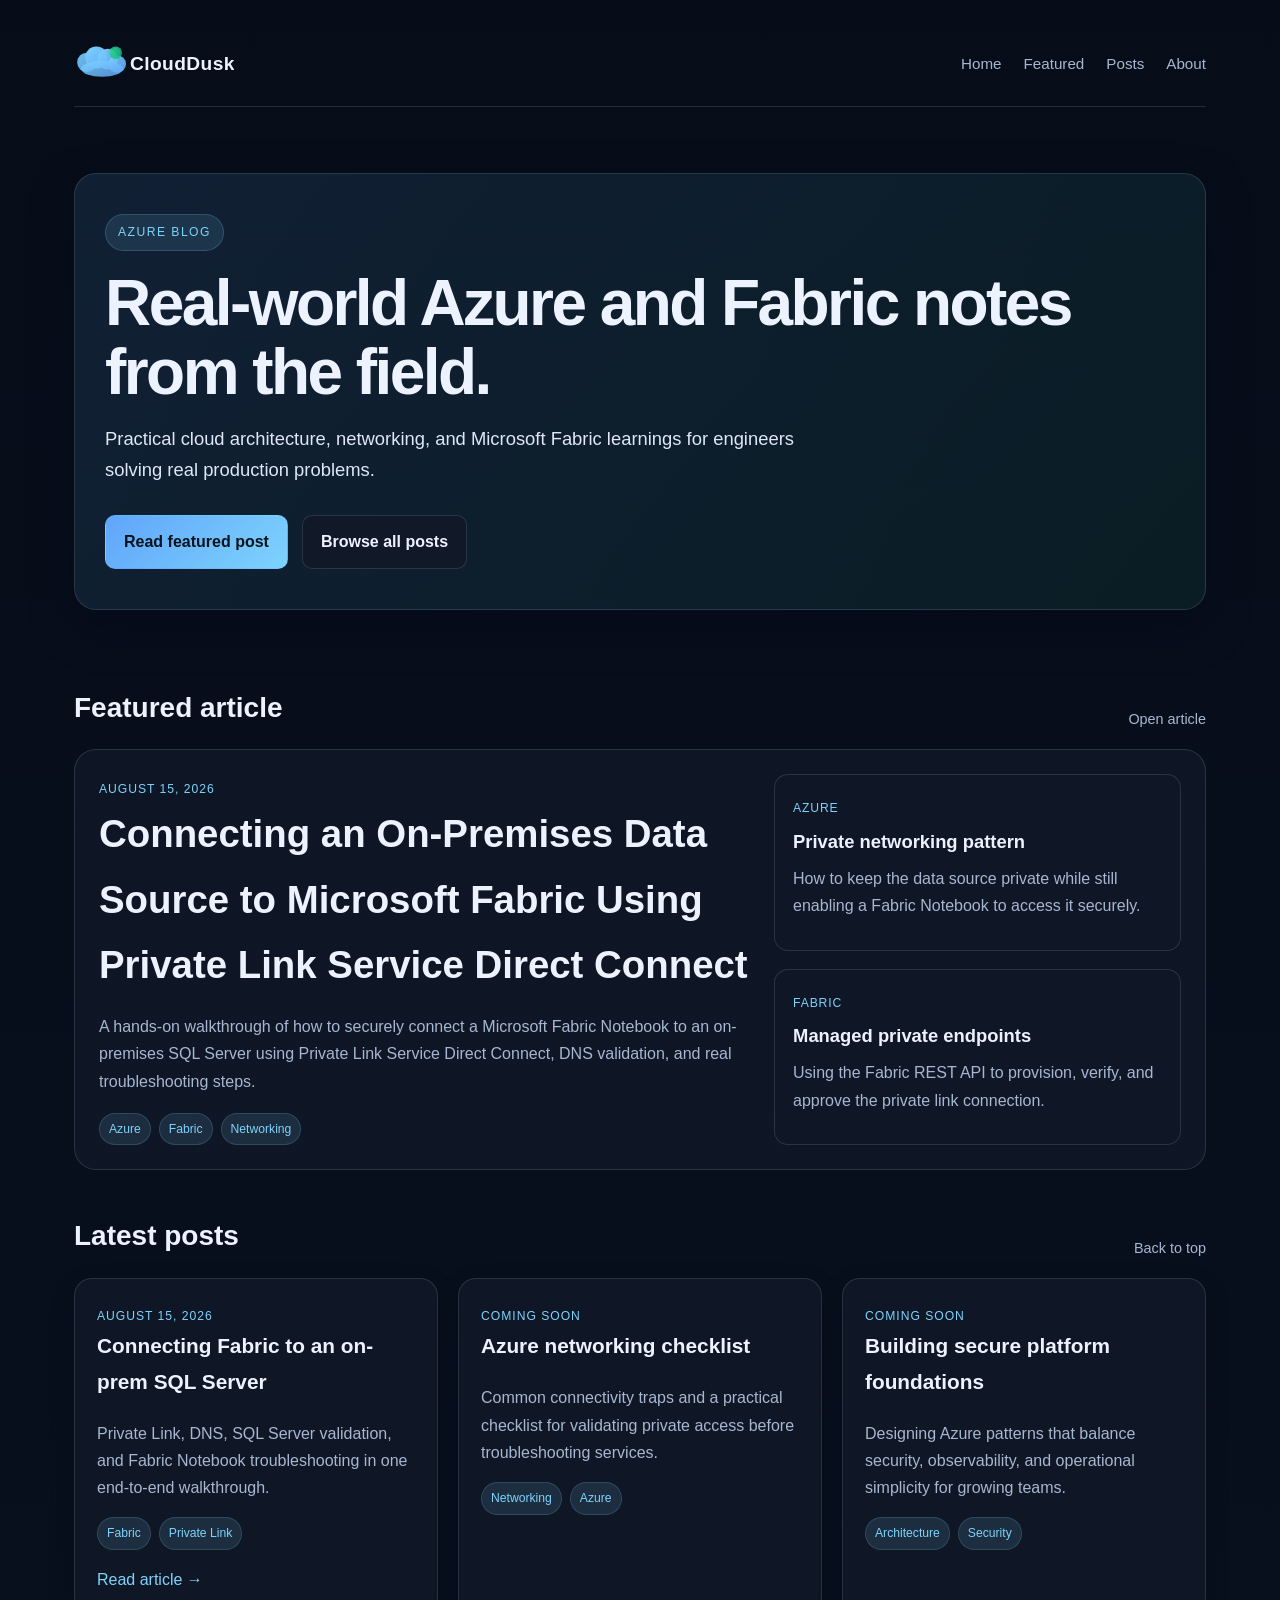
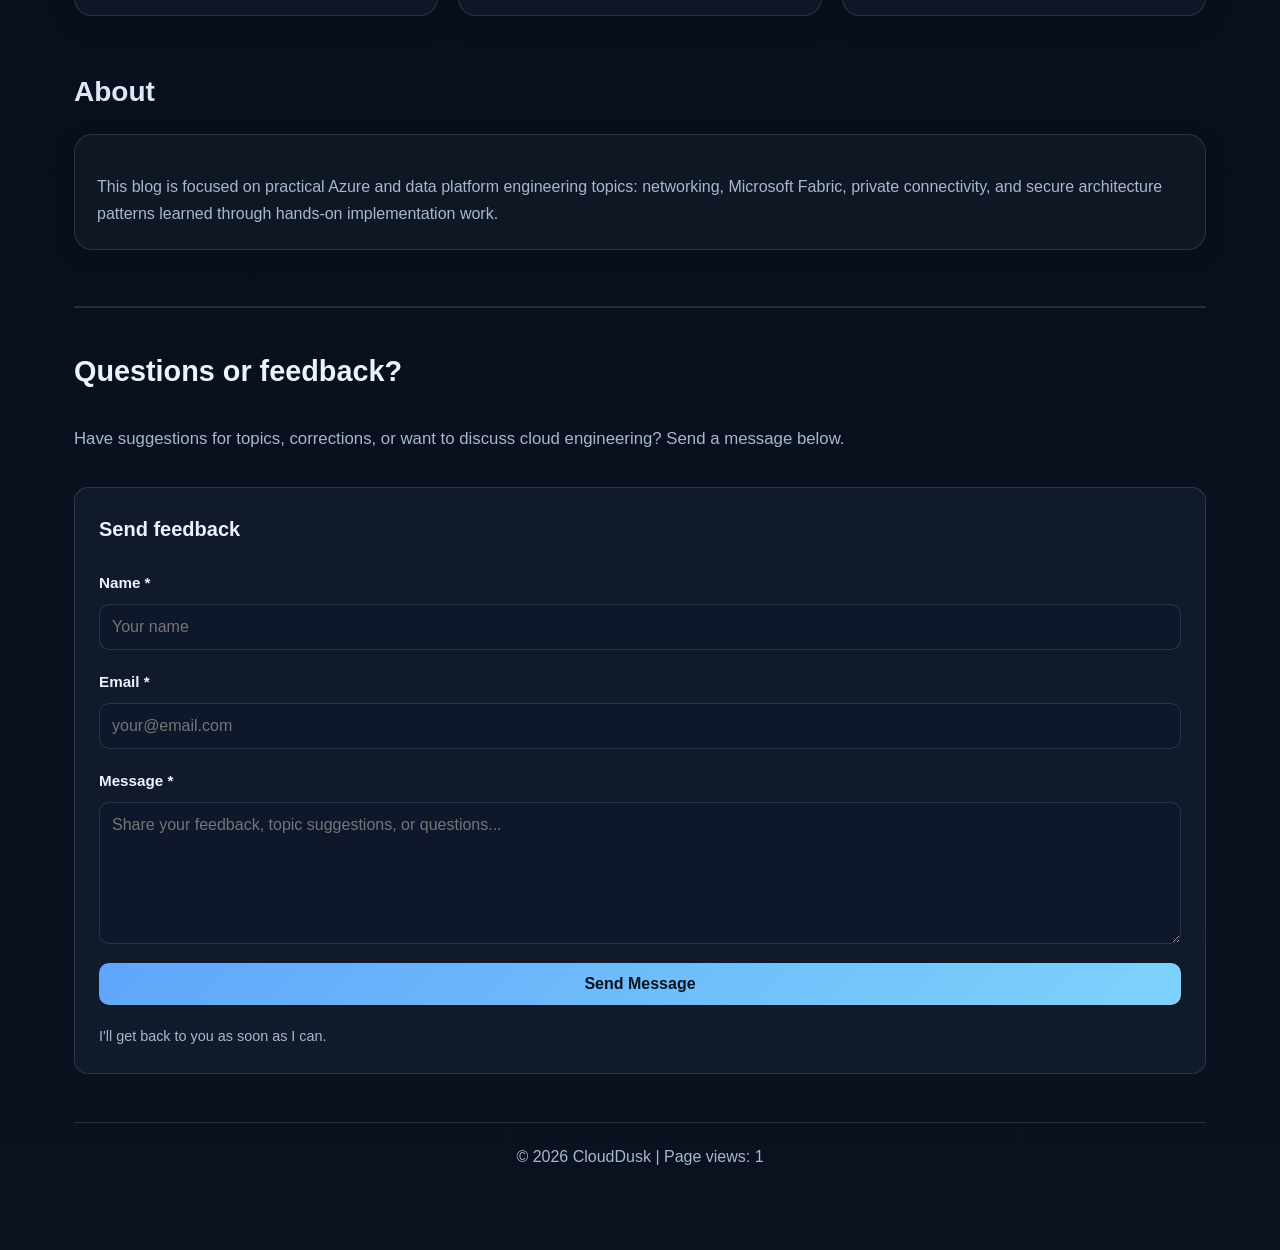
==== index.html @ f08d4468 "Update Google Analytics with measurement ID G-Y5G7KYWCNV" ====
﻿<!DOCTYPE html>
<html lang="en">
  <head>
    <meta charset="UTF-8" />
    <meta name="viewport" content="width=device-width, initial-scale=1.0" />
    <title>dk-clouddusk | Azure blog</title>
    <meta name="description" content="Azure, Microsoft Fabric, and cloud networking notes from real-world implementation work." />
    <link rel="stylesheet" href="styles.css" />
    <!-- Google tag (gtag.js) -->
    <script async src="https://www.googletagmanager.com/gtag/js?id=G-Y5G7KYWCNV"></script>
    <script>
      window.dataLayer = window.dataLayer || [];
      function gtag(){dataLayer.push(arguments);}
      gtag('js', new Date());

      gtag('config', 'G-Y5G7KYWCNV');
    </script>
  </head>
  <body>
    <div class="container">
      <header class="topbar">
        <div class="brand"><img src="img/clouddusk-logo.svg" alt="CloudDusk" /></div>
        <nav class="nav" aria-label="Main navigation">
          <a href="#home">Home</a>
          <a href="#featured">Featured</a>
          <a href="#posts">Posts</a>
          <a href="#about">About</a>
        </nav>
      </header>

      <main>
        <section class="hero" id="home">
          <div class="hero-inner">
            <div class="hero-tag">Azure blog</div>
            <h1>Real-world Azure and Fabric notes from the field.</h1>
            <p class="lead">
              Practical cloud architecture, networking, and Microsoft Fabric learnings for engineers solving real production problems.
            </p>
            <div class="hero-actions">
              <a class="button primary" href="#featured">Read featured post</a>
              <a class="button" href="#posts">Browse all posts</a>
            </div>
          </div>
        </section>

        <section class="featured" id="featured">
          <div class="section-header">
            <h2>Featured article</h2>
            <a class="meta-link" href="posts/2026-08-15-fabric-private-link.html">Open article</a>
          </div>

          <div class="featured-panel">
            <div class="featured-copy">
              <div class="date" style="display:inline-block;color:var(--accent);font-size:0.76rem;letter-spacing:0.08em;text-transform:uppercase;">August 15, 2026</div>
              <h3><a href="posts/2026-08-15-fabric-private-link.html">Connecting an On-Premises Data Source to Microsoft Fabric Using Private Link Service Direct Connect</a></h3>
              <p>
                A hands-on walkthrough of how to securely connect a Microsoft Fabric Notebook to an on-premises SQL Server using Private Link Service Direct Connect, DNS validation, and real troubleshooting steps.
              </p>
              <div class="tag-row">
                <span class="tag">Azure</span>
                <span class="tag">Fabric</span>
                <span class="tag">Networking</span>
              </div>
            </div>

            <ul class="article-list">
              <li>
                <div class="post-card">
                  <div class="date">Azure</div>
                  <h4>Private networking pattern</h4>
                  <p>How to keep the data source private while still enabling a Fabric Notebook to access it securely.</p>
                </div>
              </li>
              <li>
                <div class="post-card">
                  <div class="date">Fabric</div>
                  <h4>Managed private endpoints</h4>
                  <p>Using the Fabric REST API to provision, verify, and approve the private link connection.</p>
                </div>
              </li>
            </ul>
          </div>
        </section>

        <section class="section" id="posts">
          <div class="section-header">
            <h2>Latest posts</h2>
            <a class="meta-link" href="#home">Back to top</a>
          </div>

          <div class="grid">
            <article class="card">
              <div class="date" style="display:inline-block;color:var(--accent);font-size:0.76rem;letter-spacing:0.08em;text-transform:uppercase;">August 15, 2026</div>
              <h3><a href="posts/2026-08-15-fabric-private-link.html">Connecting Fabric to an on-prem SQL Server</a></h3>
              <p>Private Link, DNS, SQL Server validation, and Fabric Notebook troubleshooting in one end-to-end walkthrough.</p>
              <div class="tag-row" style="margin-top:16px;">
                <span class="tag">Fabric</span>
                <span class="tag">Private Link</span>
              </div>
              <p style="margin-top:16px;"><a href="posts/2026-08-15-fabric-private-link.html">Read article →</a></p>
            </article>

            <article class="card">
              <div class="date" style="display:inline-block;color:var(--accent);font-size:0.76rem;letter-spacing:0.08em;text-transform:uppercase;">Coming soon</div>
              <h3>Azure networking checklist</h3>
              <p>Common connectivity traps and a practical checklist for validating private access before troubleshooting services.</p>
              <div class="tag-row" style="margin-top:16px;">
                <span class="tag">Networking</span>
                <span class="tag">Azure</span>
              </div>
            </article>

            <article class="card">
              <div class="date" style="display:inline-block;color:var(--accent);font-size:0.76rem;letter-spacing:0.08em;text-transform:uppercase;">Coming soon</div>
              <h3>Building secure platform foundations</h3>
              <p>Designing Azure patterns that balance security, observability, and operational simplicity for growing teams.</p>
              <div class="tag-row" style="margin-top:16px;">
                <span class="tag">Architecture</span>
                <span class="tag">Security</span>
              </div>
            </article>
          </div>
        </section>

        <section class="about" id="about">
          <div class="section-header">
            <h2>About</h2>
          </div>
          <div class="card">
            <p>
              This blog is focused on practical Azure and data platform engineering topics: networking, Microsoft Fabric, private connectivity, and secure architecture patterns learned through hands-on implementation work.
            </p>
          </div>
        </section>

        <section class="comments-section" id="feedback">
          <div class="section-header">
            <h2>Questions or feedback?</h2>
          </div>
          <p class="comments-intro">Have suggestions for topics, corrections, or want to discuss cloud engineering? Send a message below.</p>

          <div class="comment-form-wrapper">
            <h3>Send feedback</h3>
            <form class="comment-form" action="https://formspree.io/f/mvkpbadk" method="POST">
              <div class="form-group">
                <label for="name">Name *</label>
                <input type="text" id="name" name="name" required placeholder="Your name" />
              </div>

              <div class="form-group">
                <label for="email">Email *</label>
                <input type="email" id="email" name="email" required placeholder="your@email.com" />
              </div>

              <div class="form-group">
                <label for="message">Message *</label>
                <textarea id="message" name="message" required placeholder="Share your feedback, topic suggestions, or questions..." rows="5"></textarea>
              </div>

              <button type="submit" class="submit-button">Send Message</button>
              <p class="form-note">I'll get back to you as soon as I can.</p>
            </form>
          </div>
        </section>
      </main>

      <footer class="footer">
        © 2026 CloudDusk | <span id="pageViews">Page views: 0</span>
      </footer>
    </div>
    <script>
      // Simple page view counter
      function updatePageViews() {
        let views = localStorage.getItem('pageViews') || 0;
        views = parseInt(views) + 1;
        localStorage.setItem('pageViews', views);
        document.getElementById('pageViews').textContent = 'Page views: ' + views;
      }
      updatePageViews();
    </script>
    </div>
  </body>
</html>
---- styles.css ----
:root {
  --bg: #08111d;
  --bg-elev: #0f172a;
  --panel: #111827;
  --panel-soft: #162233;
  --text: #edf2ff;
  --muted: #a7b7d1;
  --soft: #dfe7f7;
  --accent: #7dd3fc;
  --accent-strong: #60a5fa;
  --accent-2: #34d399;
  --border: rgba(148, 163, 184, 0.2);
  --shadow: rgba(2, 6, 23, 0.35);
  --code-bg: rgba(15, 23, 42, 0.9);
}

* { box-sizing: border-box; }

html { scroll-behavior: smooth; }

body {
  margin: 0;
  font-family: "Segoe UI", Tahoma, Geneva, Verdana, sans-serif;
  background: linear-gradient(180deg, #060d19 0%, #0a1220 100%);
  color: var(--text);
  line-height: 1.7;
}

a {
  color: var(--accent);
  text-decoration: none;
}

a:hover { text-decoration: underline; }

img { max-width: 100%; display: block; }

.container {
  max-width: 1180px;
  margin: 0 auto;
  padding: 20px 24px 80px;
}

.topbar {
  display: flex;
  justify-content: space-between;
  align-items: center;
  padding: 20px 0 18px;
  border-bottom: 1px solid var(--border);
  margin-bottom: 26px;
}

.brand {
  font-size: 0.9rem;
  letter-spacing: 0.2em;
  text-transform: uppercase;
  font-weight: 800;
  color: var(--accent-2);
  display: flex;
  align-items: center;
}

.brand img {
  height: 48px;
  width: auto;
  display: block;
}

.nav {
  display: flex;
  gap: 22px;
  align-items: center;
  flex-wrap: wrap;
}

.nav a {
  color: var(--muted);
  font-size: 0.95rem;
}

.hero {
  padding: 40px 0 30px;
}

.hero-inner {
  background: linear-gradient(135deg, rgba(96,165,250,0.12), rgba(52,211,153,0.08));
  border: 1px solid var(--border);
  border-radius: 22px;
  padding: 40px 30px;
  box-shadow: 0 18px 45px var(--shadow);
}

.hero-tag {
  display: inline-block;
  background: rgba(125, 211, 252, 0.12);
  border: 1px solid rgba(125, 211, 252, 0.2);
  color: var(--accent);
  padding: 7px 12px;
  border-radius: 999px;
  font-size: 0.76rem;
  letter-spacing: 0.12em;
  text-transform: uppercase;
  margin-bottom: 18px;
}

h1 {
  margin: 0 0 16px;
  font-size: clamp(2.5rem, 5vw, 4.2rem);
  line-height: 1.08;
  letter-spacing: -0.04em;
}

.lead {
  max-width: 720px;
  font-size: 1.15rem;
  color: var(--soft);
  margin: 0;
}

.hero-actions {
  display: flex;
  gap: 14px;
  flex-wrap: wrap;
  margin-top: 30px;
}

.button {
  display: inline-flex;
  align-items: center;
  justify-content: center;
  padding: 12px 18px;
  border-radius: 10px;
  border: 1px solid var(--border);
  background: var(--panel);
  color: var(--text);
  font-weight: 600;
}

.button.primary {
  background: linear-gradient(135deg, var(--accent-strong), var(--accent));
  color: #07131d;
  border-color: transparent;
}

.section {
  margin-top: 42px;
}

.section-header {
  display: flex;
  justify-content: space-between;
  align-items: end;
  gap: 12px;
  margin-bottom: 18px;
}

.section-header h2 {
  margin: 0;
  font-size: 1.75rem;
}

.meta-link {
  color: var(--muted);
  font-size: 0.9rem;
}

.grid {
  display: grid;
  grid-template-columns: repeat(auto-fit, minmax(260px, 1fr));
  gap: 20px;
}

.card {
  background: rgba(17, 24, 39, 0.88);
  border: 1px solid var(--border);
  border-radius: 18px;
  padding: 22px;
  box-shadow: 0 8px 24px rgba(2, 6, 23, 0.18);
}

.card h3 {
  margin-top: 0;
  font-size: 1.3rem;
}

.card h3 a {
  color: inherit;
}

.card h3 a:hover {
  color: var(--accent);
  text-decoration: underline;
}

.card p {
  margin-bottom: 0;
  color: var(--muted);
}

.featured {
  margin-top: 44px;
}

.featured-panel {
  display: grid;
  grid-template-columns: 1.6fr 1fr;
  gap: 24px;
  background: rgba(17, 24, 39, 0.88);
  border: 1px solid var(--border);
  border-radius: 22px;
  padding: 24px;
}

.featured-copy h3 {
  margin: 0 0 12px;
  font-size: clamp(1.9rem, 3vw, 2.6rem);
}

.featured-copy h3 a {
  color: inherit;
}

.featured-copy h3 a:hover {
  color: var(--accent);
  text-decoration: underline;
}

.featured-copy p {
  color: var(--muted);
  margin-bottom: 18px;
}

.article-list {
  list-style: none;
  padding: 0;
  margin: 0;
}

.article-list li + li {
  margin-top: 18px;
}

.post-card {
  background: rgba(17, 24, 39, 0.7);
  border: 1px solid var(--border);
  border-radius: 14px;
  padding: 18px 18px 16px;
}

.post-card .date {
  display: inline-block;
  color: var(--accent);
  font-size: 0.76rem;
  letter-spacing: 0.07em;
  text-transform: uppercase;
  margin-bottom: 7px;
}

.post-card h4 {
  margin: 0 0 8px;
  font-size: 1.15rem;
}

.post-card p {
  margin: 0 0 14px;
  color: var(--muted);
}

.tag-row {
  display: flex;
  flex-wrap: wrap;
  gap: 8px;
}

.tag {
  display: inline-block;
  background: rgba(125, 211, 252, 0.12);
  color: var(--accent);
  padding: 5px 9px;
  border-radius: 999px;
  font-size: 0.76rem;
  border: 1px solid rgba(125, 211, 252, 0.18);
}

.about {
  margin-top: 52px;
  color: var(--soft);
}

.footer {
  margin-top: 40px;
  padding-top: 20px;
  border-top: 1px solid var(--border);
  text-align: center;
  color: var(--muted);
}

.article-shell {
  max-width: 900px;
  margin: 0 auto;
  padding: 26px 18px 60px;
}

.article-body {
  background: rgba(17, 24, 39, 0.88);
  border: 1px solid var(--border);
  border-radius: 22px;
  padding: 34px 32px 42px;
  box-shadow: 0 16px 40px var(--shadow);
}

.article-body h1 {
  font-size: clamp(2.2rem, 5vw, 3.2rem);
  margin-bottom: 12px;
}

.article-body h2 {
  margin-top: 2.1em;
  margin-bottom: 0.8em;
  font-size: clamp(1.6rem, 2.5vw, 2.2rem);
}

.article-body h3 {
  margin-top: 1.7em;
  margin-bottom: 0.7em;
  font-size: 1.28rem;
}

.article-body p,
.article-body li {
  color: var(--soft);
  font-size: 1.06rem;
}

.article-body blockquote {
  margin: 1.6em 0;
  padding: 0.9em 1em 0.9em 1.2em;
  border-left: 4px solid var(--accent-2);
  background: rgba(52, 211, 153, 0.06);
  color: var(--text);
}

.article-body code, .article-body pre {
  font-family: Consolas, "Courier New", monospace;
}

.article-body pre {
  background: var(--code-bg);
  color: #dbeafe;
  border: 1px solid var(--border);
  border-radius: 12px;
  overflow-x: auto;
  padding: 1rem 1.1rem;
  line-height: 1.6;
}

.article-body code {
  background: rgba(96, 165, 250, 0.12);
  padding: 0.1rem 0.35rem;
  border-radius: 5px;
  border: 1px solid rgba(96, 165, 250, 0.15);
}

.article-body ul,
.article-body ol {
  padding-left: 1.4rem;
}

.article-body .article-meta {
  color: var(--muted);
  font-size: 0.9rem;
  margin-bottom: 20px;
}

.article-body .back-link {
  display: inline-block;
  margin-bottom: 18px;
}

.article-body img {
  max-width: 100%;
  height: auto;
  border-radius: 12px;
  border: 1px solid var(--border);
  margin: 1.6em 0;
  display: block;
  box-shadow: 0 8px 24px var(--shadow);
}

.article-body .image-caption {
  text-align: center;
  color: var(--muted);
  font-size: 0.9rem;
  margin-top: -1.2em;
  margin-bottom: 1.6em;
  font-style: italic;
}

/* Comments Section */
.comments-section {
  margin-top: 3.5em;
  padding-top: 2.4em;
  border-top: 2px solid var(--border);
}

.comments-section h2 {
  font-size: 1.8rem;
  margin-top: 0;
  margin-bottom: 0.4em;
}

.comments-intro {
  color: var(--muted);
  font-size: 1.05rem;
  margin-bottom: 2em;
}

.comment-form-wrapper {
  background: rgba(22, 34, 51, 0.6);
  border: 1px solid var(--border);
  border-radius: 14px;
  padding: 24px;
  margin-bottom: 3em;
}

.comment-form-wrapper h3 {
  margin-top: 0;
  margin-bottom: 1.2em;
  font-size: 1.25rem;
}

.comment-form {
  display: flex;
  flex-direction: column;
  gap: 1.2em;
}

.form-group {
  display: flex;
  flex-direction: column;
  gap: 0.5em;
}

.form-group label {
  color: var(--text);
  font-weight: 600;
  font-size: 0.95rem;
}

.form-group input,
.form-group textarea {
  background: var(--bg-elev);
  border: 1px solid var(--border);
  border-radius: 10px;
  color: var(--text);
  padding: 10px 12px;
  font-family: inherit;
  font-size: 1rem;
  line-height: 1.5;
  transition: border-color 0.2s, box-shadow 0.2s;
}

.form-group input:focus,
.form-group textarea:focus {
  outline: none;
  border-color: var(--accent);
  box-shadow: 0 0 0 3px rgba(125, 211, 252, 0.1);
}

.form-group textarea {
  resize: vertical;
  min-height: 120px;
}

.submit-button {
  background: linear-gradient(135deg, var(--accent-strong), var(--accent));
  color: #07131d;
  border: none;
  border-radius: 10px;
  padding: 12px 20px;
  font-weight: 600;
  font-size: 1rem;
  cursor: pointer;
  transition: transform 0.2s, box-shadow 0.2s;
}

.submit-button:hover:not(:disabled) {
  transform: translateY(-2px);
  box-shadow: 0 6px 20px rgba(96, 165, 250, 0.3);
}

.submit-button:disabled {
  opacity: 0.7;
  cursor: not-allowed;
}

.form-note {
  color: var(--muted);
  font-size: 0.9rem;
  margin: 0;
}

.comments-list {
  margin-top: 3em;
}

.comments-list h3 {
  font-size: 1.25rem;
  margin-bottom: 1.5em;
}

.comment-item {
  background: rgba(22, 34, 51, 0.5);
  border: 1px solid var(--border);
  border-radius: 12px;
  padding: 18px;
  margin-bottom: 1.2em;
}

.comment-header {
  display: flex;
  justify-content: space-between;
  align-items: flex-start;
  margin-bottom: 0.8em;
}

.comment-author {
  font-weight: 600;
  color: var(--text);
}

.comment-date {
  color: var(--muted);
  font-size: 0.85rem;
}

.comment-text {
  color: var(--soft);
  line-height: 1.6;
  margin: 0;
  white-space: pre-wrap;
  word-break: break-word;
}

.no-comments {
  text-align: center;
  padding: 2em 0;
  color: var(--muted);
}

.no-comments p {
  margin: 0;
}

@media (max-width: 760px) {
  .topbar {
    flex-direction: column;
    align-items: flex-start;
    gap: 12px;
  }

  .featured-panel {
    grid-template-columns: 1fr;
  }

  .hero-inner {
    padding: 26px 20px;
  }

  .article-body {
    padding: 24px 20px 28px;
  }
}
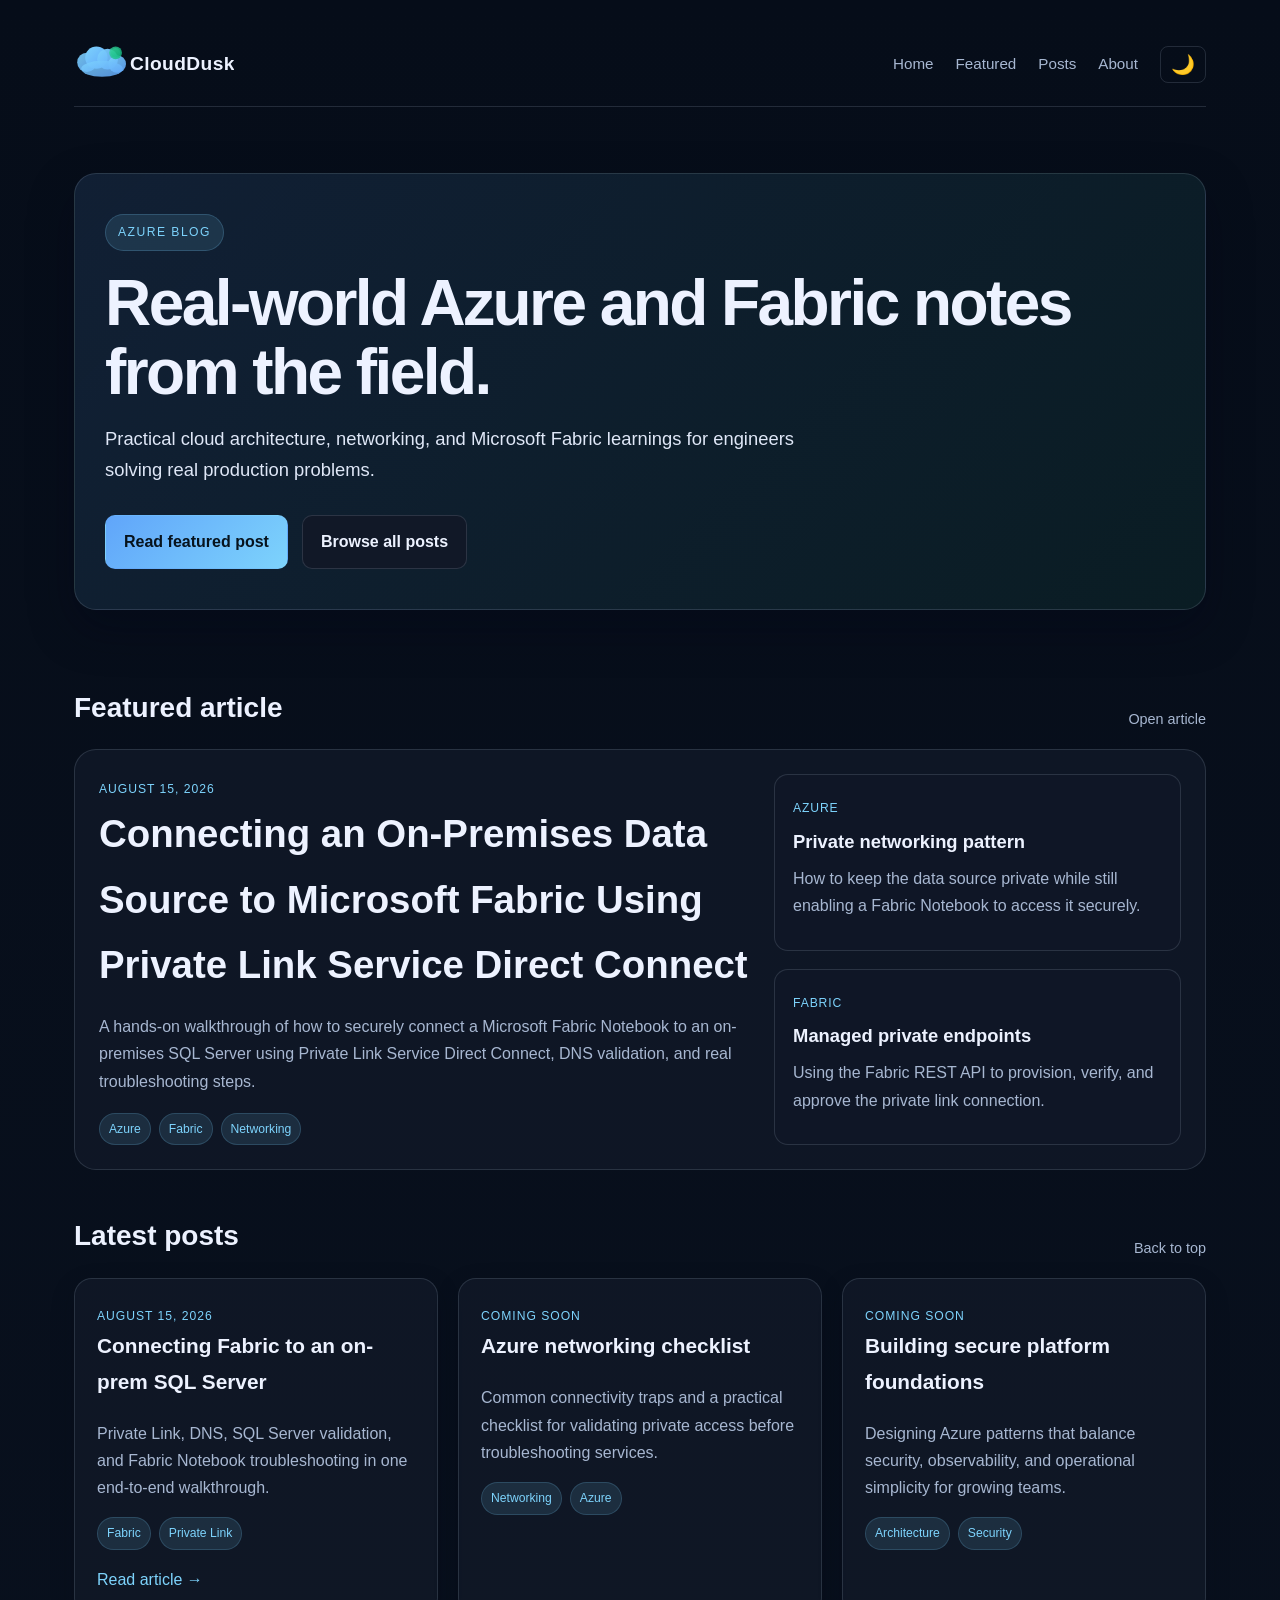
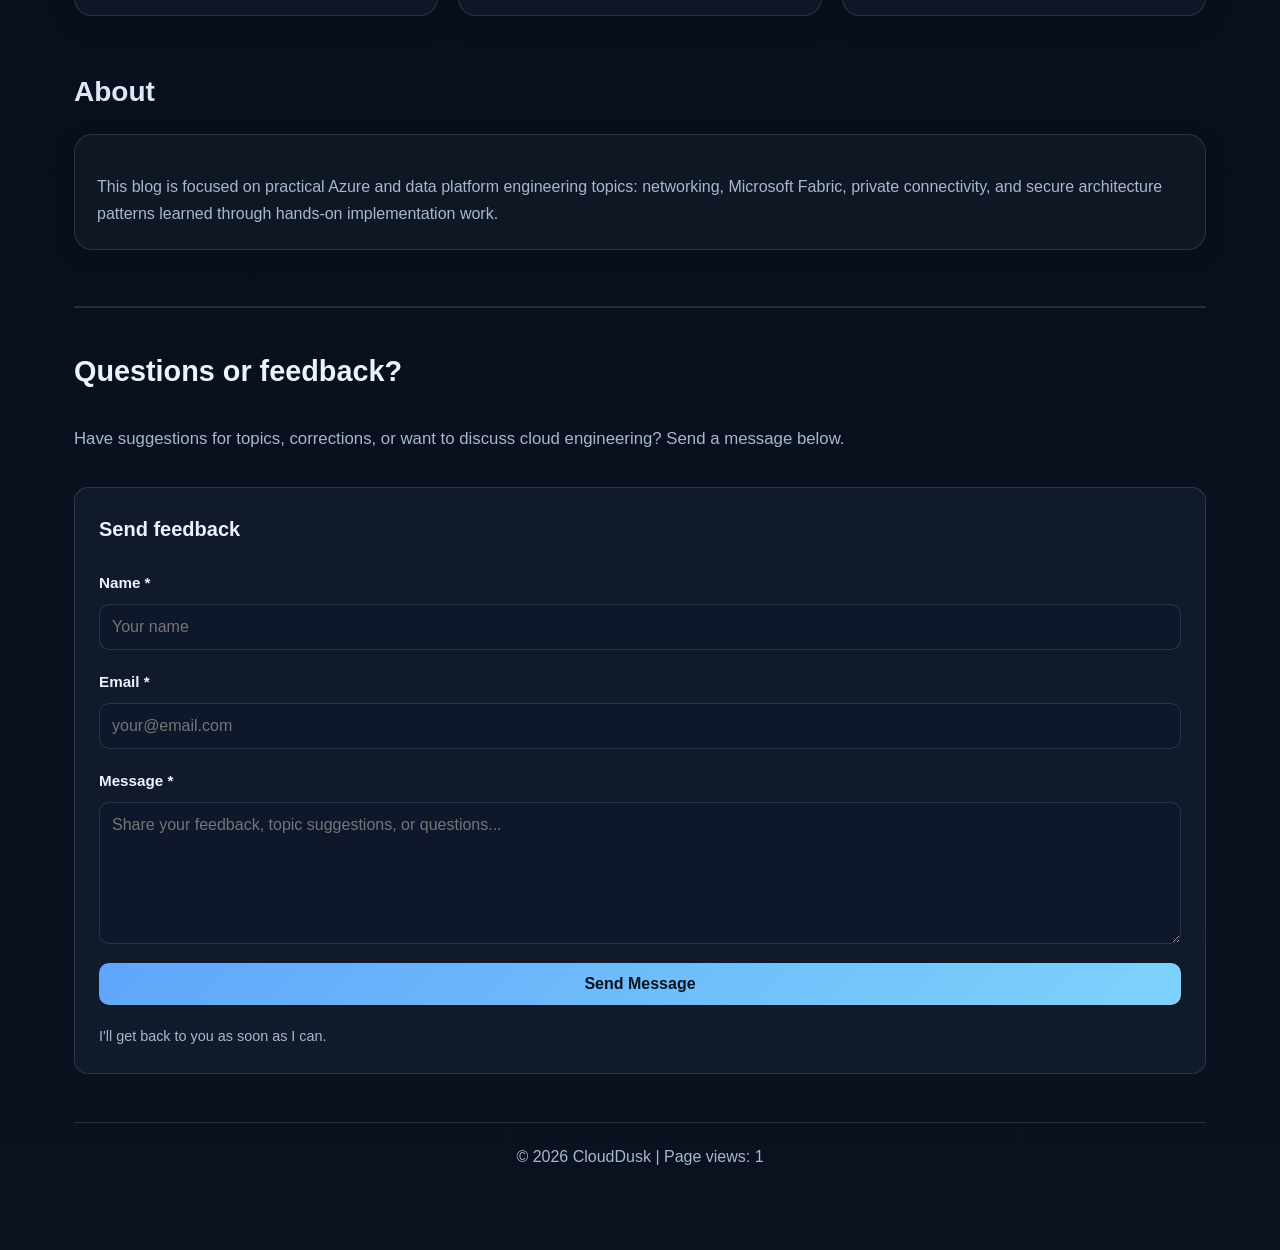
==== commit cfa72260: "Add dark/light theme toggle to all pages" ====
--- a/index.html
+++ b/index.html
@@ -6,6 +6,9 @@
     <title>dk-clouddusk | Azure blog</title>
     <meta name="description" content="Azure, Microsoft Fabric, and cloud networking notes from real-world implementation work." />
     <link rel="stylesheet" href="styles.css" />
+    <!-- Favicon -->
+    <link rel="icon" type="image/svg+xml" href="img/clouddusk-logo.svg" />
+    <link rel="apple-touch-icon" href="img/clouddusk-logo.svg" />
     <!-- Google tag (gtag.js) -->
     <script async src="https://www.googletagmanager.com/gtag/js?id=G-Y5G7KYWCNV"></script>
     <script>
@@ -25,6 +28,7 @@
           <a href="#featured">Featured</a>
           <a href="#posts">Posts</a>
           <a href="#about">About</a>
+          <button class="theme-toggle" id="themeToggle" title="Toggle theme" aria-label="Toggle dark/light theme">🌙</button>
         </nav>
       </header>
 
@@ -178,6 +182,38 @@
       }
       updatePageViews();
     </script>
+    <script>
+      // Theme toggle functionality
+      const themeToggle = document.getElementById('themeToggle');
+      const html = document.documentElement;
+      
+      // Load saved theme preference or use system preference
+      function initTheme() {
+        const saved = localStorage.getItem('theme') || 'dark';
+        setTheme(saved);
+      }
+      
+      function setTheme(theme) {
+        if (theme === 'light') {
+          html.setAttribute('data-theme', 'light');
+          themeToggle.textContent = '☀️';
+          localStorage.setItem('theme', 'light');
+        } else {
+          html.removeAttribute('data-theme');
+          themeToggle.textContent = '🌙';
+          localStorage.setItem('theme', 'dark');
+        }
+      }
+      
+      themeToggle.addEventListener('click', () => {
+        const currentTheme = html.getAttribute('data-theme') || 'dark';
+        const newTheme = currentTheme === 'light' ? 'dark' : 'light';
+        setTheme(newTheme);
+      });
+      
+      // Initialize theme on page load
+      initTheme();
+    </script>
     </div>
   </body>
 </html>
--- a/styles.css
+++ b/styles.css
@@ -14,6 +14,22 @@
   --code-bg: rgba(15, 23, 42, 0.9);
 }
 
+html[data-theme="light"] {
+  --bg: #f9fafb;
+  --bg-elev: #ffffff;
+  --panel: #f3f4f6;
+  --panel-soft: #e5e7eb;
+  --text: #1f2937;
+  --muted: #6b7280;
+  --soft: #374151;
+  --accent: #0891b2;
+  --accent-strong: #0369a1;
+  --accent-2: #059669;
+  --border: rgba(209, 213, 219, 0.5);
+  --shadow: rgba(0, 0, 0, 0.1);
+  --code-bg: rgba(243, 244, 246, 0.9);
+}
+
 * { box-sizing: border-box; }
 
 html { scroll-behavior: smooth; }
@@ -24,6 +40,11 @@
   background: linear-gradient(180deg, #060d19 0%, #0a1220 100%);
   color: var(--text);
   line-height: 1.7;
+  transition: background-color 0.3s, color 0.3s;
+}
+
+html[data-theme="light"] body {
+  background: linear-gradient(180deg, #f5f7fa 0%, #e8eaef 100%);
 }
 
 a {
@@ -76,6 +97,26 @@
 .nav a {
   color: var(--muted);
   font-size: 0.95rem;
+}
+
+.theme-toggle {
+  background: none;
+  border: 1px solid var(--border);
+  color: var(--muted);
+  font-size: 1.2rem;
+  cursor: pointer;
+  padding: 6px 10px;
+  border-radius: 8px;
+  display: flex;
+  align-items: center;
+  justify-content: center;
+  transition: all 0.2s;
+}
+
+.theme-toggle:hover {
+  background: var(--panel);
+  color: var(--accent);
+  border-color: var(--accent);
 }
 
 .hero {
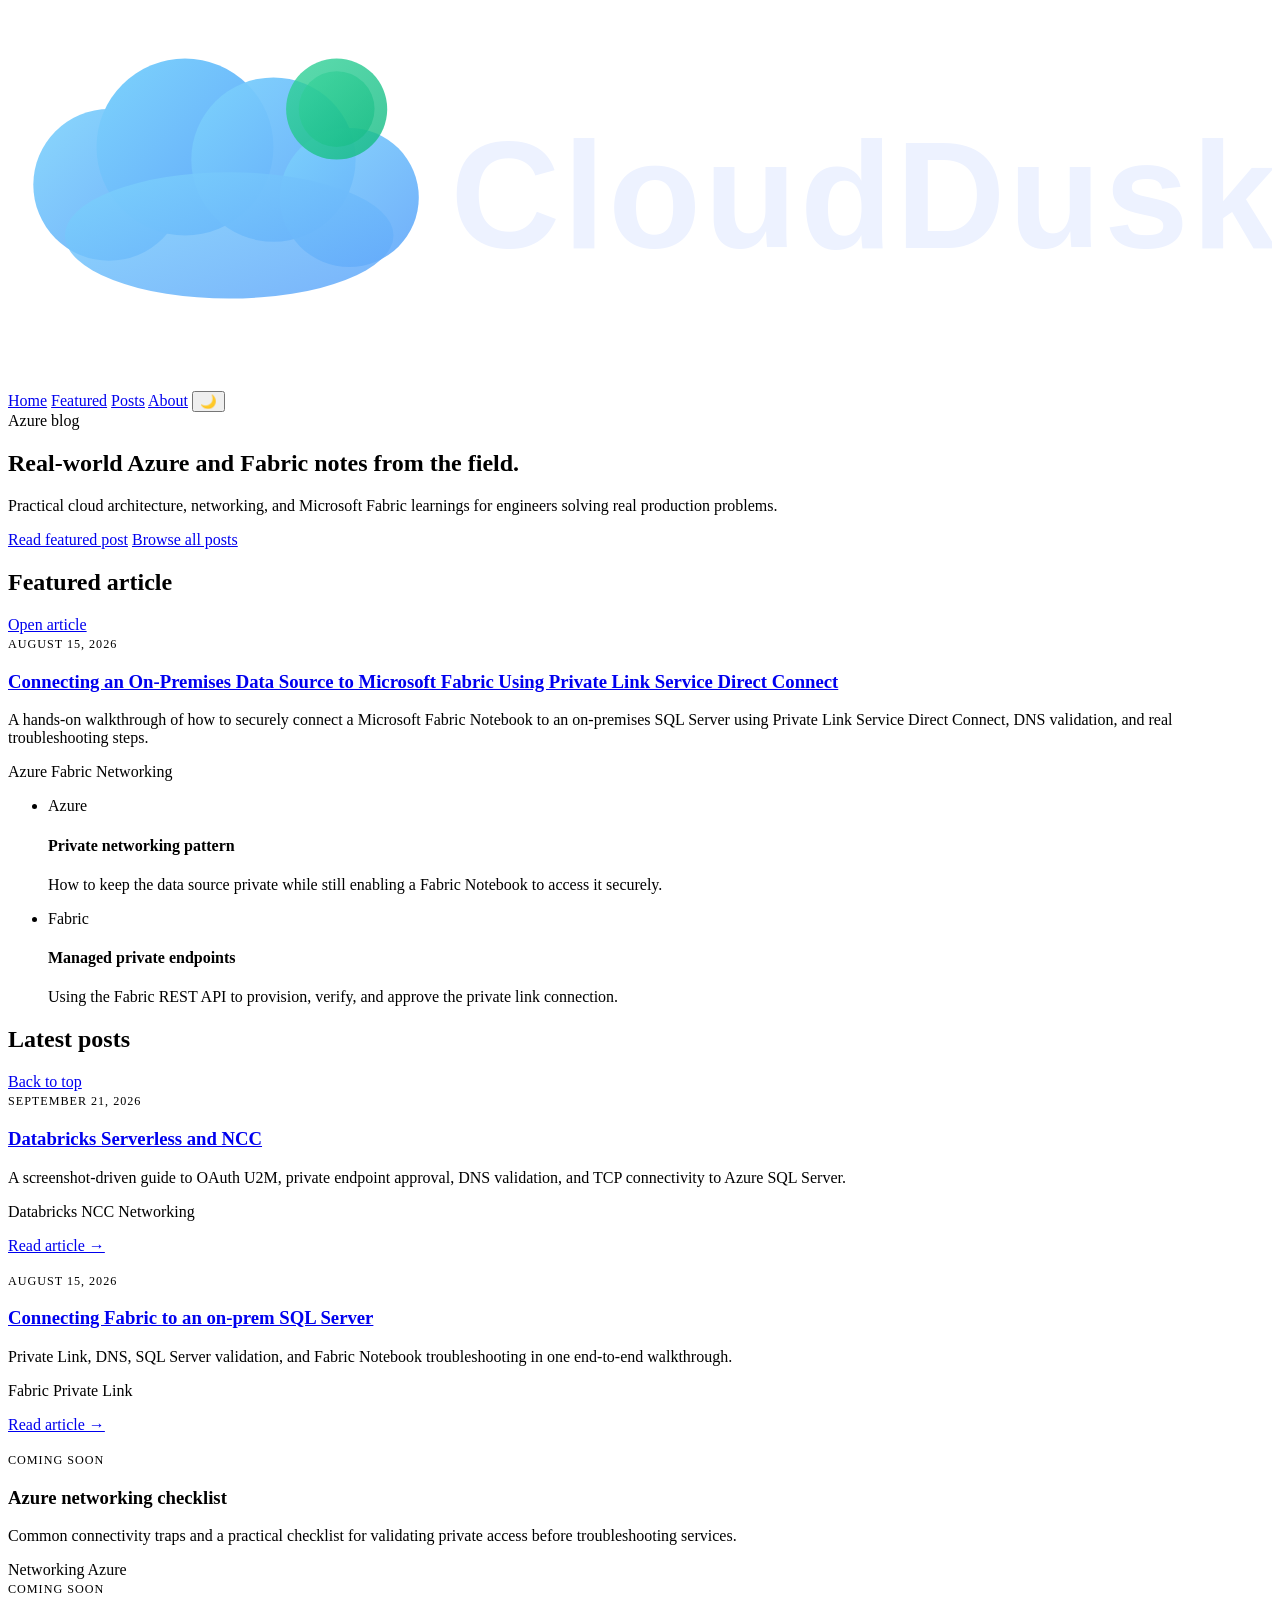
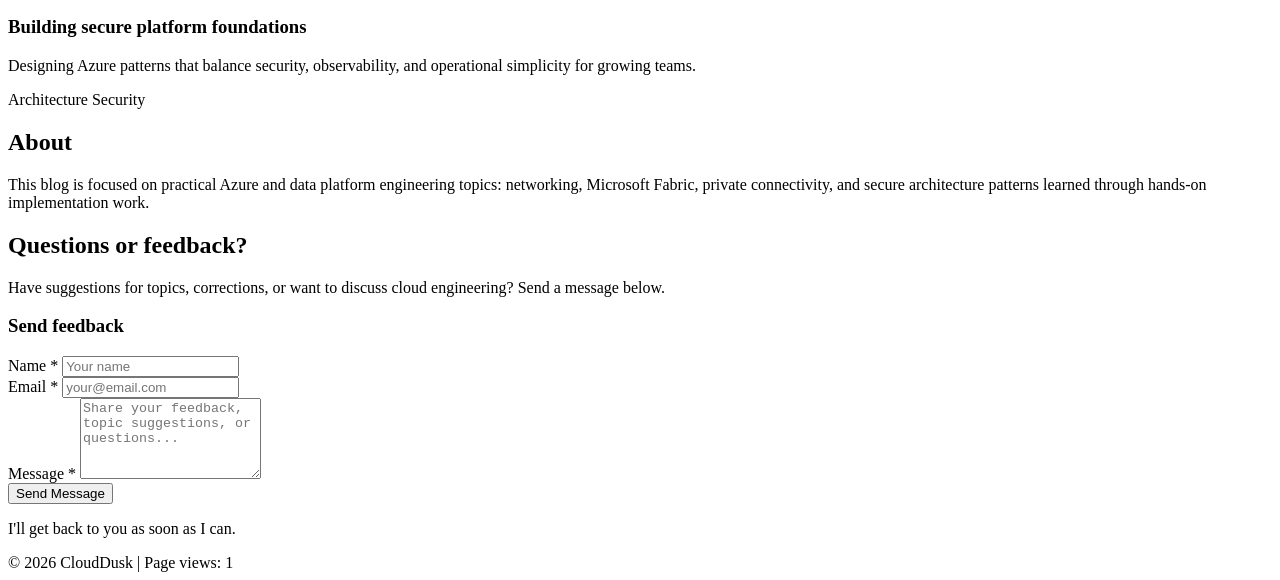
==== commit 8b5352b4: "Publish Databricks Serverless NCC article" ====
--- a/index.html
+++ b/index.html
@@ -5,7 +5,7 @@
     <meta name="viewport" content="width=device-width, initial-scale=1.0" />
     <title>dk-clouddusk | Azure blog</title>
     <meta name="description" content="Azure, Microsoft Fabric, and cloud networking notes from real-world implementation work." />
-    <link rel="stylesheet" href="styles.css" />
+    <link rel="stylesheet" href="styles-minimal-mistakes.css" />
     <!-- Favicon -->
     <link rel="icon" type="image/svg+xml" href="img/clouddusk-logo.svg" />
     <link rel="apple-touch-icon" href="img/clouddusk-logo.svg" />
@@ -93,6 +93,18 @@
           </div>
 
           <div class="grid">
+            <article class="card">
+              <div class="date" style="display:inline-block;color:var(--accent);font-size:0.76rem;letter-spacing:0.08em;text-transform:uppercase;">September 21, 2026</div>
+              <h3><a href="posts/databricks-serverless-ncc.html">Databricks Serverless and NCC</a></h3>
+              <p>A screenshot-driven guide to OAuth U2M, private endpoint approval, DNS validation, and TCP connectivity to Azure SQL Server.</p>
+              <div class="tag-row" style="margin-top:16px;">
+                <span class="tag">Databricks</span>
+                <span class="tag">NCC</span>
+                <span class="tag">Networking</span>
+              </div>
+              <p style="margin-top:16px;"><a href="posts/databricks-serverless-ncc.html">Read article →</a></p>
+            </article>
+
             <article class="card">
               <div class="date" style="display:inline-block;color:var(--accent);font-size:0.76rem;letter-spacing:0.08em;text-transform:uppercase;">August 15, 2026</div>
               <h3><a href="posts/2026-08-15-fabric-private-link.html">Connecting Fabric to an on-prem SQL Server</a></h3>
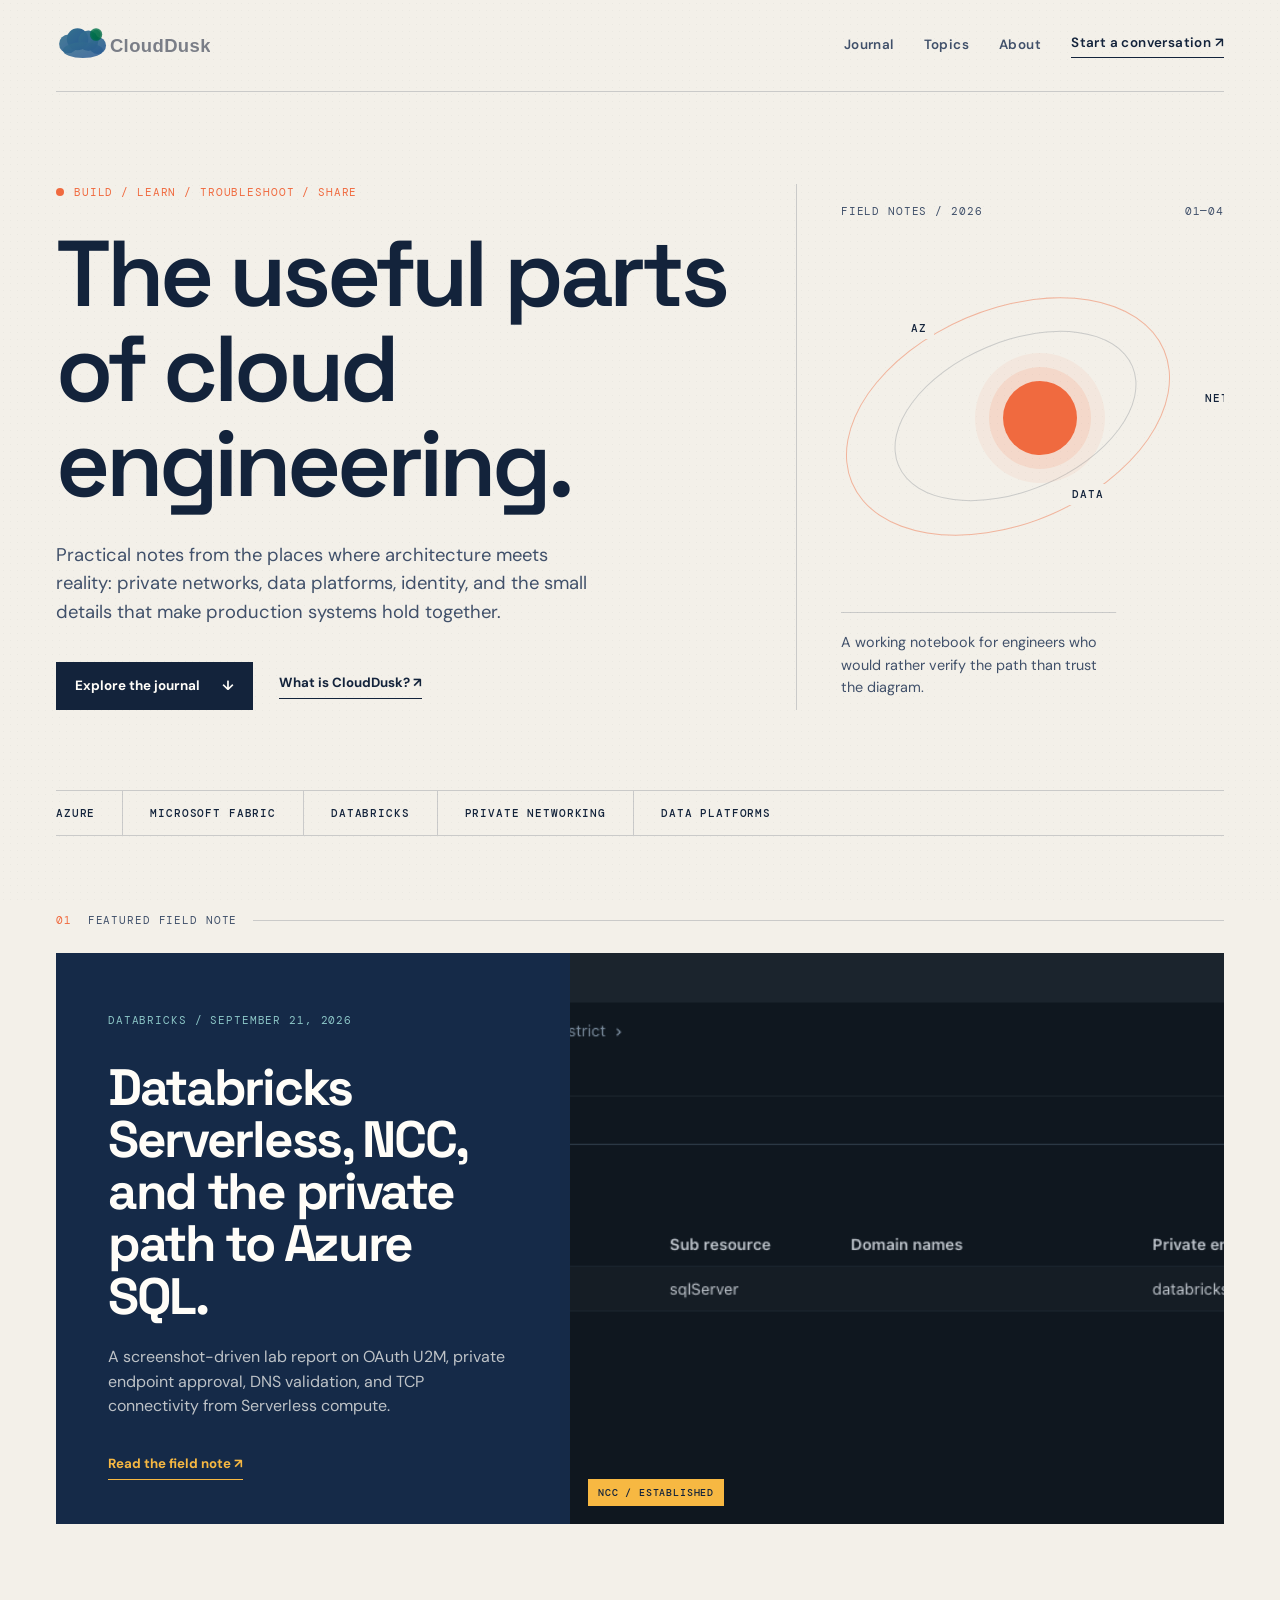
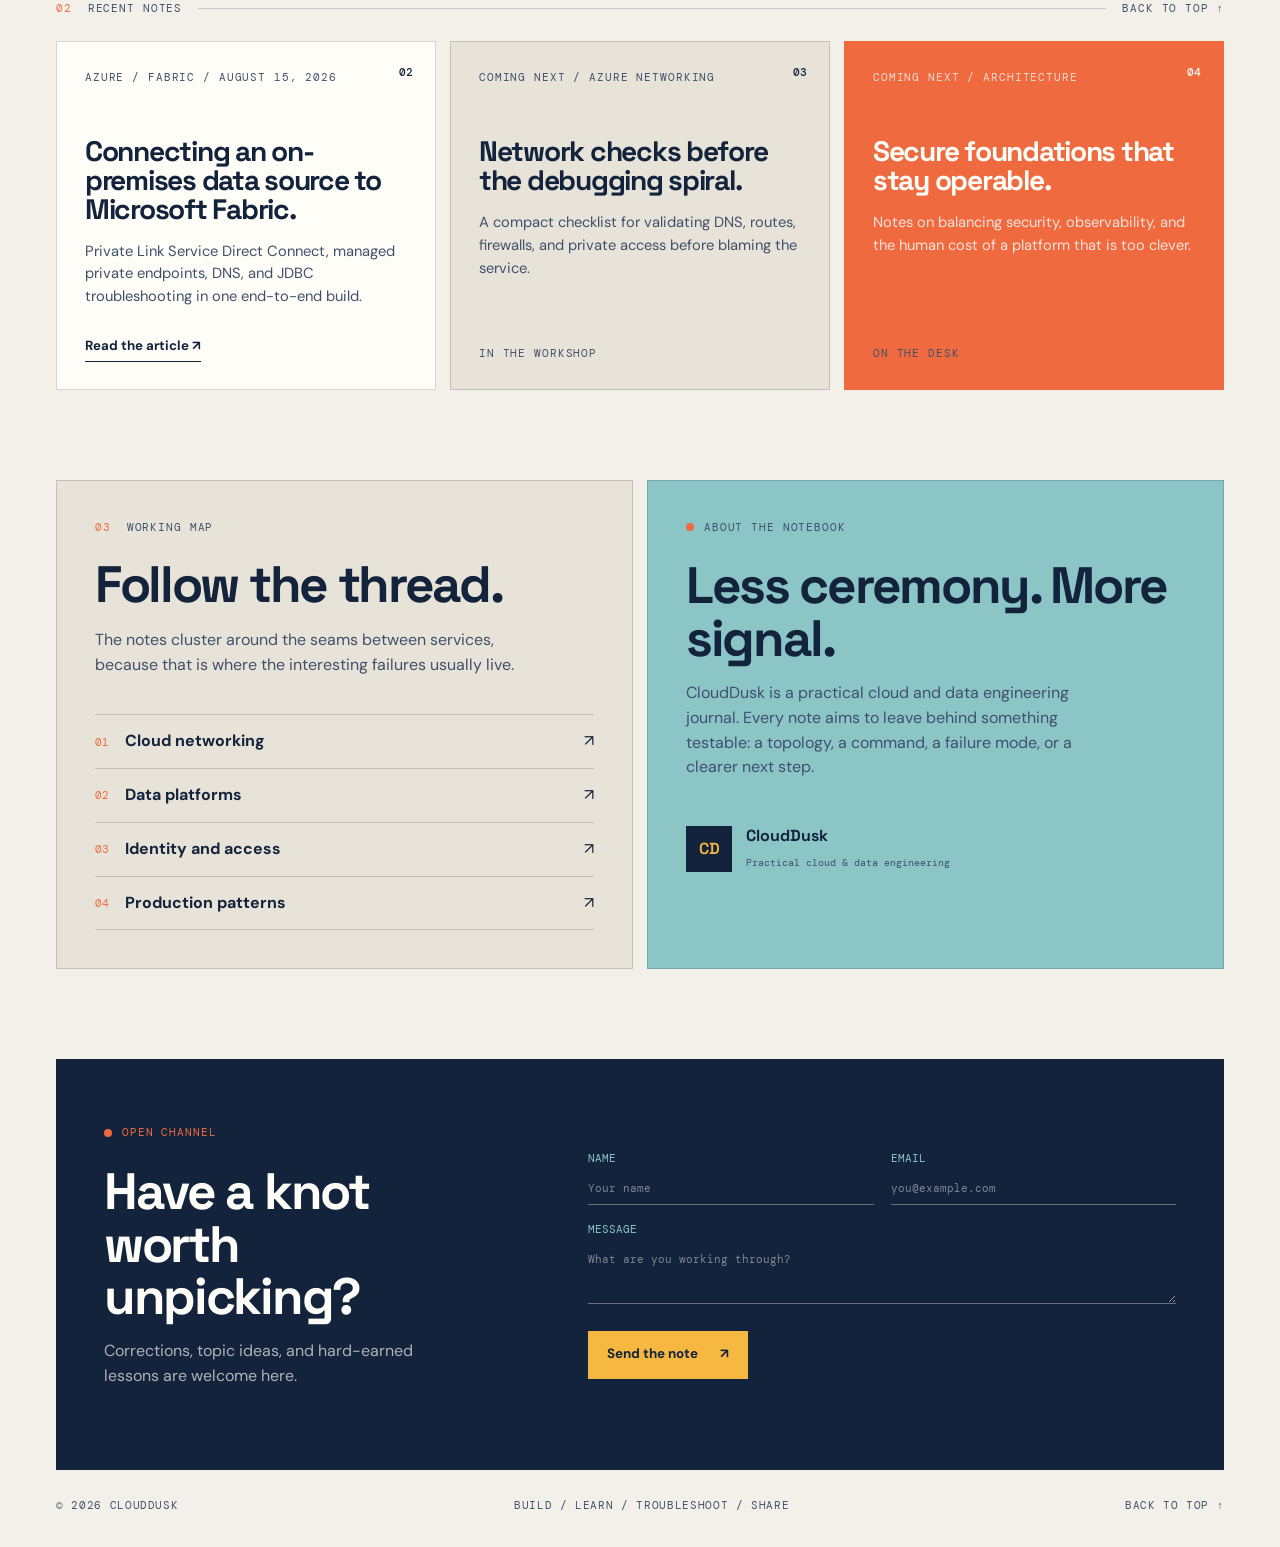
==== commit b96b8d35: "Redesign CloudDusk homepage" ====
--- a/index.html
+++ b/index.html
@@ -1,231 +1,82 @@
-﻿<!DOCTYPE html>
+<!DOCTYPE html>
 <html lang="en">
   <head>
     <meta charset="UTF-8" />
     <meta name="viewport" content="width=device-width, initial-scale=1.0" />
-    <title>dk-clouddusk | Azure blog</title>
-    <meta name="description" content="Azure, Microsoft Fabric, and cloud networking notes from real-world implementation work." />
-    <link rel="stylesheet" href="styles-minimal-mistakes.css" />
-    <!-- Favicon -->
+    <title>CloudDusk | Practical cloud engineering notes</title>
+    <meta name="description" content="Field notes on Azure, Microsoft Fabric, Databricks, networking, and secure data platforms." />
+    <link rel="stylesheet" href="styles.css" />
     <link rel="icon" type="image/svg+xml" href="img/clouddusk-logo.svg" />
     <link rel="apple-touch-icon" href="img/clouddusk-logo.svg" />
-    <!-- Google tag (gtag.js) -->
-    <script async src="https://www.googletagmanager.com/gtag/js?id=G-Y5G7KYWCNV"></script>
-    <script>
-      window.dataLayer = window.dataLayer || [];
-      function gtag(){dataLayer.push(arguments);}
-      gtag('js', new Date());
-
-      gtag('config', 'G-Y5G7KYWCNV');
-    </script>
   </head>
   <body>
-    <div class="container">
-      <header class="topbar">
-        <div class="brand"><img src="img/clouddusk-logo.svg" alt="CloudDusk" /></div>
-        <nav class="nav" aria-label="Main navigation">
-          <a href="#home">Home</a>
-          <a href="#featured">Featured</a>
-          <a href="#posts">Posts</a>
-          <a href="#about">About</a>
-          <button class="theme-toggle" id="themeToggle" title="Toggle theme" aria-label="Toggle dark/light theme">🌙</button>
+    <div class="site-shell">
+      <header class="masthead">
+        <a class="wordmark" href="#top" aria-label="CloudDusk home"><img src="img/clouddusk-logo.svg" alt="CloudDusk" /></a>
+        <nav class="main-nav" id="mainNav" aria-label="Main navigation">
+          <a href="#journal">Journal</a><a href="#topics">Topics</a><a href="#about">About</a>
+          <a class="nav-cta" href="#feedback">Start a conversation <span aria-hidden="true">↗</span></a>
         </nav>
+        <button class="menu-toggle" type="button" aria-expanded="false" aria-controls="mainNav" aria-label="Toggle navigation">Menu</button>
       </header>
 
-      <main>
-        <section class="hero" id="home">
-          <div class="hero-inner">
-            <div class="hero-tag">Azure blog</div>
-            <h1>Real-world Azure and Fabric notes from the field.</h1>
-            <p class="lead">
-              Practical cloud architecture, networking, and Microsoft Fabric learnings for engineers solving real production problems.
-            </p>
-            <div class="hero-actions">
-              <a class="button primary" href="#featured">Read featured post</a>
-              <a class="button" href="#posts">Browse all posts</a>
-            </div>
+      <main id="top">
+        <section class="intro-grid" aria-labelledby="intro-title">
+          <div class="intro-copy">
+            <p class="eyebrow"><span class="eyebrow-dot"></span> Build / learn / troubleshoot / share</p>
+            <h1 id="intro-title">The useful parts of cloud engineering.</h1>
+            <p class="intro-lead">Practical notes from the places where architecture meets reality: private networks, data platforms, identity, and the small details that make production systems hold together.</p>
+            <div class="intro-actions"><a class="button button-dark" href="#journal">Explore the journal <span aria-hidden="true">↓</span></a><a class="text-link" href="#about">What is CloudDusk? <span aria-hidden="true">↗</span></a></div>
+          </div>
+          <div class="intro-aside" aria-label="CloudDusk focus areas">
+            <div class="aside-topline"><span>Field notes / 2026</span><span>01—04</span></div>
+            <div class="signal-orbit" aria-hidden="true"><span class="orbit orbit-one"></span><span class="orbit orbit-two"></span><span class="orbit-core"></span><span class="orbit-label label-azure">AZ</span><span class="orbit-label label-data">DATA</span><span class="orbit-label label-net">NET</span></div>
+            <p class="aside-note">A working notebook for engineers who would rather verify the path than trust the diagram.</p>
           </div>
         </section>
 
-        <section class="featured" id="featured">
-          <div class="section-header">
-            <h2>Featured article</h2>
-            <a class="meta-link" href="posts/2026-08-15-fabric-private-link.html">Open article</a>
-          </div>
+        <div class="topic-ribbon" aria-label="Topics covered"><span>Azure</span><span>Microsoft Fabric</span><span>Databricks</span><span>Private networking</span><span>Data platforms</span></div>
 
-          <div class="featured-panel">
-            <div class="featured-copy">
-              <div class="date" style="display:inline-block;color:var(--accent);font-size:0.76rem;letter-spacing:0.08em;text-transform:uppercase;">August 15, 2026</div>
-              <h3><a href="posts/2026-08-15-fabric-private-link.html">Connecting an On-Premises Data Source to Microsoft Fabric Using Private Link Service Direct Connect</a></h3>
-              <p>
-                A hands-on walkthrough of how to securely connect a Microsoft Fabric Notebook to an on-premises SQL Server using Private Link Service Direct Connect, DNS validation, and real troubleshooting steps.
-              </p>
-              <div class="tag-row">
-                <span class="tag">Azure</span>
-                <span class="tag">Fabric</span>
-                <span class="tag">Networking</span>
-              </div>
+        <section class="feature-section" id="journal" aria-labelledby="feature-title">
+          <div class="section-kicker"><span>01</span><span>Featured field note</span><span class="rule"></span></div>
+          <div class="feature-layout">
+            <div class="feature-copy">
+              <p class="post-meta">Databricks / September 21, 2026</p>
+              <h2 id="feature-title"><a href="posts/databricks-serverless-ncc.html">Databricks Serverless, NCC, and the private path to Azure SQL.</a></h2>
+              <p>A screenshot-driven lab report on OAuth U2M, private endpoint approval, DNS validation, and TCP connectivity from Serverless compute.</p>
+              <a class="arrow-link" href="posts/databricks-serverless-ncc.html">Read the field note <span aria-hidden="true">↗</span></a>
             </div>
-
-            <ul class="article-list">
-              <li>
-                <div class="post-card">
-                  <div class="date">Azure</div>
-                  <h4>Private networking pattern</h4>
-                  <p>How to keep the data source private while still enabling a Fabric Notebook to access it securely.</p>
-                </div>
-              </li>
-              <li>
-                <div class="post-card">
-                  <div class="date">Fabric</div>
-                  <h4>Managed private endpoints</h4>
-                  <p>Using the Fabric REST API to provision, verify, and approve the private link connection.</p>
-                </div>
-              </li>
-            </ul>
+            <a class="feature-image" href="posts/databricks-serverless-ncc.html" aria-label="Read Databricks Serverless and NCC article"><img src="posts/assets/step-10.png" alt="Databricks NCC private endpoint showing established status" /><span class="image-label">NCC / ESTABLISHED</span></a>
           </div>
         </section>
 
-        <section class="section" id="posts">
-          <div class="section-header">
-            <h2>Latest posts</h2>
-            <a class="meta-link" href="#home">Back to top</a>
-          </div>
-
-          <div class="grid">
-            <article class="card">
-              <div class="date" style="display:inline-block;color:var(--accent);font-size:0.76rem;letter-spacing:0.08em;text-transform:uppercase;">September 21, 2026</div>
-              <h3><a href="posts/databricks-serverless-ncc.html">Databricks Serverless and NCC</a></h3>
-              <p>A screenshot-driven guide to OAuth U2M, private endpoint approval, DNS validation, and TCP connectivity to Azure SQL Server.</p>
-              <div class="tag-row" style="margin-top:16px;">
-                <span class="tag">Databricks</span>
-                <span class="tag">NCC</span>
-                <span class="tag">Networking</span>
-              </div>
-              <p style="margin-top:16px;"><a href="posts/databricks-serverless-ncc.html">Read article →</a></p>
-            </article>
-
-            <article class="card">
-              <div class="date" style="display:inline-block;color:var(--accent);font-size:0.76rem;letter-spacing:0.08em;text-transform:uppercase;">August 15, 2026</div>
-              <h3><a href="posts/2026-08-15-fabric-private-link.html">Connecting Fabric to an on-prem SQL Server</a></h3>
-              <p>Private Link, DNS, SQL Server validation, and Fabric Notebook troubleshooting in one end-to-end walkthrough.</p>
-              <div class="tag-row" style="margin-top:16px;">
-                <span class="tag">Fabric</span>
-                <span class="tag">Private Link</span>
-              </div>
-              <p style="margin-top:16px;"><a href="posts/2026-08-15-fabric-private-link.html">Read article →</a></p>
-            </article>
-
-            <article class="card">
-              <div class="date" style="display:inline-block;color:var(--accent);font-size:0.76rem;letter-spacing:0.08em;text-transform:uppercase;">Coming soon</div>
-              <h3>Azure networking checklist</h3>
-              <p>Common connectivity traps and a practical checklist for validating private access before troubleshooting services.</p>
-              <div class="tag-row" style="margin-top:16px;">
-                <span class="tag">Networking</span>
-                <span class="tag">Azure</span>
-              </div>
-            </article>
-
-            <article class="card">
-              <div class="date" style="display:inline-block;color:var(--accent);font-size:0.76rem;letter-spacing:0.08em;text-transform:uppercase;">Coming soon</div>
-              <h3>Building secure platform foundations</h3>
-              <p>Designing Azure patterns that balance security, observability, and operational simplicity for growing teams.</p>
-              <div class="tag-row" style="margin-top:16px;">
-                <span class="tag">Architecture</span>
-                <span class="tag">Security</span>
-              </div>
-            </article>
+        <section class="journal-section" aria-labelledby="journal-title">
+          <div class="section-kicker"><span>02</span><span id="journal-title">Recent notes</span><span class="rule"></span><a href="#top">Back to top ↑</a></div>
+          <div class="journal-grid">
+            <article class="journal-card journal-card-featured"><div class="card-number">02</div><p class="post-meta">Azure / Fabric / August 15, 2026</p><h3><a href="posts/2026-08-15-fabric-private-link.html">Connecting an on-premises data source to Microsoft Fabric.</a></h3><p>Private Link Service Direct Connect, managed private endpoints, DNS, and JDBC troubleshooting in one end-to-end build.</p><a class="arrow-link" href="posts/2026-08-15-fabric-private-link.html">Read the article <span aria-hidden="true">↗</span></a></article>
+            <article class="journal-card journal-card-muted"><div class="card-number">03</div><p class="post-meta">Coming next / Azure networking</p><h3>Network checks before the debugging spiral.</h3><p>A compact checklist for validating DNS, routes, firewalls, and private access before blaming the service.</p><span class="status-label">In the workshop</span></article>
+            <article class="journal-card journal-card-dark"><div class="card-number">04</div><p class="post-meta">Coming next / Architecture</p><h3>Secure foundations that stay operable.</h3><p>Notes on balancing security, observability, and the human cost of a platform that is too clever.</p><span class="status-label">On the desk</span></article>
           </div>
         </section>
 
-        <section class="about" id="about">
-          <div class="section-header">
-            <h2>About</h2>
-          </div>
-          <div class="card">
-            <p>
-              This blog is focused on practical Azure and data platform engineering topics: networking, Microsoft Fabric, private connectivity, and secure architecture patterns learned through hands-on implementation work.
-            </p>
-          </div>
+        <section class="lower-grid" id="topics">
+          <div class="topic-panel"><div class="section-kicker"><span>03</span><span>Working map</span></div><h2>Follow the thread.</h2><p>The notes cluster around the seams between services, because that is where the interesting failures usually live.</p><div class="topic-list"><a href="#journal"><span>01</span>Cloud networking <b>↗</b></a><a href="#journal"><span>02</span>Data platforms <b>↗</b></a><a href="#journal"><span>03</span>Identity and access <b>↗</b></a><a href="#journal"><span>04</span>Production patterns <b>↗</b></a></div></div>
+          <div class="about-panel" id="about"><p class="eyebrow"><span class="eyebrow-dot"></span> About the notebook</p><h2>Less ceremony. More signal.</h2><p>CloudDusk is a practical cloud and data engineering journal. Every note aims to leave behind something testable: a topology, a command, a failure mode, or a clearer next step.</p><div class="about-signature"><span class="signature-mark">CD</span><span>CloudDusk<br /><small>Practical cloud &amp; data engineering</small></span></div></div>
         </section>
 
-        <section class="comments-section" id="feedback">
-          <div class="section-header">
-            <h2>Questions or feedback?</h2>
-          </div>
-          <p class="comments-intro">Have suggestions for topics, corrections, or want to discuss cloud engineering? Send a message below.</p>
-
-          <div class="comment-form-wrapper">
-            <h3>Send feedback</h3>
-            <form class="comment-form" action="https://formspree.io/f/mvkpbadk" method="POST">
-              <div class="form-group">
-                <label for="name">Name *</label>
-                <input type="text" id="name" name="name" required placeholder="Your name" />
-              </div>
-
-              <div class="form-group">
-                <label for="email">Email *</label>
-                <input type="email" id="email" name="email" required placeholder="your@email.com" />
-              </div>
-
-              <div class="form-group">
-                <label for="message">Message *</label>
-                <textarea id="message" name="message" required placeholder="Share your feedback, topic suggestions, or questions..." rows="5"></textarea>
-              </div>
-
-              <button type="submit" class="submit-button">Send Message</button>
-              <p class="form-note">I'll get back to you as soon as I can.</p>
-            </form>
-          </div>
-        </section>
+        <section class="feedback-section" id="feedback" aria-labelledby="feedback-title"><div><p class="eyebrow"><span class="eyebrow-dot"></span> Open channel</p><h2 id="feedback-title">Have a knot worth unpicking?</h2><p>Corrections, topic ideas, and hard-earned lessons are welcome here.</p></div><form class="feedback-form" action="https://formspree.io/f/mvkpbadk" method="POST"><label><span>Name</span><input type="text" name="name" required placeholder="Your name" /></label><label><span>Email</span><input type="email" name="email" required placeholder="you@example.com" /></label><label class="message-field"><span>Message</span><textarea name="message" required rows="3" placeholder="What are you working through?"></textarea></label><button class="button button-light" type="submit">Send the note <span aria-hidden="true">↗</span></button></form></section>
       </main>
 
-      <footer class="footer">
-        © 2026 CloudDusk | <span id="pageViews">Page views: 0</span>
-      </footer>
+      <footer class="site-footer"><span>© 2026 CloudDusk</span><span>Build / learn / troubleshoot / share</span><a href="#top">Back to top ↑</a></footer>
     </div>
     <script>
-      // Simple page view counter
-      function updatePageViews() {
-        let views = localStorage.getItem('pageViews') || 0;
-        views = parseInt(views) + 1;
-        localStorage.setItem('pageViews', views);
-        document.getElementById('pageViews').textContent = 'Page views: ' + views;
-      }
-      updatePageViews();
+      const menuToggle = document.querySelector('.menu-toggle');
+      const mainNav = document.querySelector('.main-nav');
+      menuToggle.addEventListener('click', () => {
+        const isOpen = menuToggle.getAttribute('aria-expanded') === 'true';
+        menuToggle.setAttribute('aria-expanded', String(!isOpen));
+        mainNav.classList.toggle('is-open', !isOpen);
+      });
     </script>
-    <script>
-      // Theme toggle functionality
-      const themeToggle = document.getElementById('themeToggle');
-      const html = document.documentElement;
-      
-      // Load saved theme preference or use system preference
-      function initTheme() {
-        const saved = localStorage.getItem('theme') || 'dark';
-        setTheme(saved);
-      }
-      
-      function setTheme(theme) {
-        if (theme === 'light') {
-          html.setAttribute('data-theme', 'light');
-          themeToggle.textContent = '☀️';
-          localStorage.setItem('theme', 'light');
-        } else {
-          html.removeAttribute('data-theme');
-          themeToggle.textContent = '🌙';
-          localStorage.setItem('theme', 'dark');
-        }
-      }
-      
-      themeToggle.addEventListener('click', () => {
-        const currentTheme = html.getAttribute('data-theme') || 'dark';
-        const newTheme = currentTheme === 'light' ? 'dark' : 'light';
-        setTheme(newTheme);
-      });
-      
-      // Initialize theme on page load
-      initTheme();
-    </script>
-    </div>
   </body>
 </html>
--- a/styles.css
+++ b/styles.css
@@ -0,0 +1,51 @@
+@import url('https://fonts.googleapis.com/css2?family=DM+Mono:wght@400;500&family=DM+Sans:wght@400;500;600;700&family=Space+Grotesk:wght@500;600;700&display=swap');
+
+:root { --paper:#f3f0e9; --paper-deep:#e8e3d9; --ink:#13233b; --ink-soft:#40506a; --navy:#152a48; --orange:#f06a3f; --yellow:#f7b842; --cyan:#8bc5c6; --line:rgba(19,35,59,.18); --white:#fffdf8; --shadow:rgba(19,35,59,.12); }
+* { box-sizing:border-box; }
+html { scroll-behavior:smooth; }
+body { margin:0; background:var(--paper); color:var(--ink); font-family:'DM Sans',sans-serif; line-height:1.55; }
+body::before { content:''; position:fixed; inset:0; pointer-events:none; opacity:.22; background-image:radial-gradient(rgba(19,35,59,.16) .6px,transparent .6px); background-size:7px 7px; mix-blend-mode:multiply; }
+a { color:inherit; text-decoration:none; } a:hover { color:var(--orange); } img { max-width:100%; display:block; } button,input,textarea { font:inherit; }
+.site-shell { max-width:1240px; margin:0 auto; padding:0 36px; position:relative; }
+.masthead { min-height:92px; display:flex; align-items:center; justify-content:space-between; border-bottom:1px solid var(--line); }
+.wordmark img { width:154px; height:auto; filter:brightness(.52) saturate(1.35); } .main-nav { display:flex; align-items:center; gap:30px; font-size:.84rem; font-weight:600; letter-spacing:.03em; } .main-nav a:not(.nav-cta) { color:var(--ink-soft); } .nav-cta { border-bottom:1px solid var(--ink); padding-bottom:4px; } .menu-toggle { display:none; border:0; background:transparent; color:var(--ink); font-weight:700; }
+.intro-grid { min-height:560px; display:grid; grid-template-columns:1.22fr .78fr; gap:70px; align-items:center; padding:92px 0 80px; }
+.eyebrow,.post-meta,.section-kicker,.aside-topline,.status-label { font-family:'DM Mono',monospace; text-transform:uppercase; letter-spacing:.08em; font-size:.68rem; } .eyebrow { display:flex; align-items:center; gap:10px; color:var(--orange); margin:0 0 25px; } .eyebrow-dot { width:8px; height:8px; display:inline-block; border-radius:50%; background:var(--orange); }
+h1,h2,h3 { font-family:'Space Grotesk',sans-serif; letter-spacing:-.045em; line-height:1.02; margin:0; } h1 { max-width:760px; font-size:clamp(3.6rem,7.3vw,7.2rem); font-weight:600; } .intro-lead { max-width:540px; color:var(--ink-soft); font-size:1.15rem; margin:29px 0 0; }
+.intro-actions { display:flex; align-items:center; gap:26px; margin-top:36px; } .button { display:inline-flex; align-items:center; justify-content:space-between; gap:22px; min-height:48px; padding:0 18px; border:1px solid transparent; font-weight:700; font-size:.84rem; cursor:pointer; } .button-dark { background:var(--ink); color:var(--white); } .button-dark:hover { color:var(--white); background:var(--orange); } .button-light { background:var(--yellow); color:var(--ink); } .button-light:hover { color:var(--ink); background:var(--white); }
+.text-link,.arrow-link { font-weight:700; font-size:.83rem; border-bottom:1px solid var(--ink); padding-bottom:4px; }
+.intro-aside { align-self:stretch; position:relative; display:flex; flex-direction:column; justify-content:space-between; border-left:1px solid var(--line); padding:19px 0 12px 44px; overflow:hidden; } .aside-topline { display:flex; justify-content:space-between; color:var(--ink-soft); } .signal-orbit { min-height:300px; position:relative; margin:auto -20px; } .orbit { position:absolute; border:1px solid var(--line); border-radius:50%; transform:rotate(-23deg); } .orbit-one { width:255px; height:150px; top:75px; left:16%; } .orbit-two { width:340px; height:215px; top:43px; left:4%; border-color:rgba(240,106,63,.45); } .orbit-core { position:absolute; width:74px; height:74px; top:115px; left:43%; border-radius:50%; background:var(--orange); box-shadow:0 0 0 14px rgba(240,106,63,.12),0 0 0 28px rgba(240,106,63,.06); } .orbit-label { position:absolute; z-index:1; background:var(--paper); color:var(--ink); font:500 .66rem 'DM Mono',monospace; letter-spacing:.1em; padding:4px 6px; } .label-azure { top:52px; left:20%; } .label-data { top:218px; left:58%; } .label-net { top:122px; right:2%; } .aside-note { max-width:275px; color:var(--ink-soft); font-size:.9rem; border-top:1px solid var(--line); padding-top:18px; margin:0; }
+.topic-ribbon { display:flex; flex-wrap:wrap; gap:0; border-top:1px solid var(--line); border-bottom:1px solid var(--line); } .topic-ribbon span { padding:15px 27px; font:500 .67rem 'DM Mono',monospace; text-transform:uppercase; letter-spacing:.08em; border-right:1px solid var(--line); } .topic-ribbon span:first-child { padding-left:0; } .topic-ribbon span:last-child { border-right:0; }
+.feature-section,.journal-section { padding:76px 0 0; } .section-kicker { display:flex; align-items:center; gap:16px; color:var(--ink-soft); margin-bottom:24px; } .section-kicker>span:first-child { color:var(--orange); } .section-kicker .rule { height:1px; background:var(--line); flex:1; } .section-kicker a { color:var(--ink-soft); }
+.feature-layout { display:grid; grid-template-columns:.88fr 1.12fr; min-height:430px; background:var(--navy); color:var(--white); } .feature-copy { display:flex; flex-direction:column; align-items:flex-start; padding:48px 52px 44px; } .feature-copy .post-meta { color:var(--cyan); } .feature-copy h2 { font-size:clamp(2.15rem,4vw,4.3rem); margin:22px 0; } .feature-copy h2 a:hover { color:var(--yellow); } .feature-copy>p:not(.post-meta) { color:rgba(255,253,248,.72); max-width:420px; margin:0 0 35px; } .feature-copy .arrow-link { color:var(--yellow); border-color:var(--yellow); margin-top:auto; } .feature-image { min-height:430px; position:relative; overflow:hidden; background:#0e1d32; } .feature-image img { width:100%; height:100%; object-fit:cover; opacity:.82; transition:transform .5s ease,opacity .5s ease; } .feature-image:hover img { transform:scale(1.04); opacity:1; } .image-label { position:absolute; left:18px; bottom:18px; background:var(--yellow); color:var(--ink); padding:7px 10px; font:500 .65rem 'DM Mono',monospace; letter-spacing:.08em; }
+.journal-grid { display:grid; grid-template-columns:repeat(3,1fr); gap:14px; } .journal-card { min-height:345px; padding:27px 28px; display:flex; flex-direction:column; border:1px solid var(--line); position:relative; } .journal-card-featured { background:var(--white); } .journal-card-muted { background:var(--paper-deep); } .journal-card-dark { background:var(--orange); color:var(--white); border-color:var(--orange); } .card-number { position:absolute; right:22px; top:23px; font:500 .68rem 'DM Mono',monospace; } .journal-card .post-meta { padding-right:45px; margin:0 0 52px; color:var(--ink-soft); } .journal-card-dark .post-meta { color:rgba(255,255,255,.75); } .journal-card h3 { font-size:clamp(1.45rem,2.2vw,2.05rem); max-width:330px; } .journal-card p:not(.post-meta) { color:var(--ink-soft); font-size:.92rem; margin:16px 0 28px; } .journal-card-dark p:not(.post-meta) { color:rgba(255,255,255,.8); } .journal-card .arrow-link { margin-top:auto; align-self:flex-start; } .journal-card-dark .arrow-link { border-color:var(--white); } .status-label { margin-top:auto; color:var(--ink-soft); }
+.lower-grid { display:grid; grid-template-columns:1fr 1fr; gap:14px; padding:90px 0; } .topic-panel,.about-panel { padding:38px; border:1px solid var(--line); } .topic-panel { background:var(--paper-deep); } .about-panel { background:var(--cyan); } .lower-grid h2 { font-size:clamp(2rem,4vw,3.5rem); margin:16px 0 14px; } .lower-grid p { max-width:420px; color:var(--ink-soft); } .topic-list { margin-top:37px; border-top:1px solid var(--line); } .topic-list a { display:flex; align-items:center; gap:16px; padding:14px 0; border-bottom:1px solid var(--line); font-weight:700; } .topic-list span { color:var(--orange); font:.68rem 'DM Mono',monospace; } .topic-list b { margin-left:auto; font-weight:400; } .about-signature { display:flex; align-items:center; gap:14px; margin-top:44px; font-family:'Space Grotesk',sans-serif; font-weight:700; } .signature-mark { display:grid; place-items:center; width:46px; height:46px; background:var(--ink); color:var(--yellow); font:600 1rem 'Space Grotesk',sans-serif; } .about-signature small { font:.65rem 'DM Mono',monospace; font-weight:400; color:var(--ink-soft); }
+.feedback-section { display:grid; grid-template-columns:.85fr 1.15fr; gap:50px; padding:65px 48px; background:var(--ink); color:var(--white); } .feedback-section h2 { max-width:360px; font-size:clamp(2.3rem,4vw,4rem); } .feedback-section p:not(.eyebrow) { color:rgba(255,253,248,.66); max-width:340px; } .feedback-form { display:grid; grid-template-columns:1fr 1fr; gap:17px; align-content:center; } .feedback-form label { display:flex; flex-direction:column; gap:7px; font:.67rem 'DM Mono',monospace; text-transform:uppercase; color:var(--cyan); } .feedback-form input,.feedback-form textarea { width:100%; border:0; border-bottom:1px solid rgba(255,255,255,.35); padding:9px 0; background:transparent; color:var(--white); outline:0; resize:vertical; } .feedback-form input:focus,.feedback-form textarea:focus { border-color:var(--yellow); } .feedback-form input::placeholder,.feedback-form textarea::placeholder { color:rgba(255,255,255,.45); } .message-field { grid-column:1 / -1; } .feedback-form .button { justify-self:start; margin-top:10px; }
+.site-footer { display:flex; justify-content:space-between; gap:20px; padding:28px 0 35px; color:var(--ink-soft); font:.68rem 'DM Mono',monospace; text-transform:uppercase; letter-spacing:.06em; }
+@media (max-width:820px) { .site-shell{padding:0 20px}.masthead{min-height:74px}.main-nav{display:none;position:absolute;z-index:5;top:74px;left:20px;right:20px;padding:18px;background:var(--white);border:1px solid var(--line);flex-direction:column;align-items:flex-start;box-shadow:0 12px 30px var(--shadow)}.main-nav.is-open{display:flex}.menu-toggle{display:block}.intro-grid,.feature-layout,.lower-grid,.feedback-section{grid-template-columns:1fr}.intro-grid{padding:65px 0;gap:50px}.intro-aside{min-height:380px;border-left:0;border-top:1px solid var(--line);padding:20px 0 0}.topic-ribbon span{padding:11px 13px}.topic-ribbon span:first-child{padding-left:0}.feature-copy{min-height:405px;padding:34px 28px}.feature-image{min-height:300px}.journal-grid{grid-template-columns:1fr}.journal-card{min-height:290px}.lower-grid{padding:65px 0}.feedback-section{padding:42px 28px;gap:35px}.site-footer{flex-wrap:wrap}.site-footer span:nth-child(2){order:3;width:100%} }
+@media (max-width:500px) { h1{font-size:3.35rem}.intro-actions{align-items:flex-start;flex-direction:column;gap:20px}.signal-orbit{transform:scale(.82);transform-origin:left center;margin-right:-50px}.feedback-form{grid-template-columns:1fr}.message-field{grid-column:auto}.feedback-form .button{width:100%}.site-footer{font-size:.6rem} }
+
+.article-shell { max-width:920px; margin:0 auto; padding:0 36px 70px; }
+.article-shell .topbar { min-height:92px; display:flex; align-items:center; justify-content:space-between; border-bottom:1px solid var(--line); }
+.article-shell .brand img { width:154px; filter:brightness(.52) saturate(1.35); }
+.article-shell .nav { display:flex; align-items:center; gap:24px; font-size:.84rem; font-weight:600; }
+.article-shell .nav a { color:var(--ink-soft); }
+.article-body { margin-top:62px; background:var(--white); border:1px solid var(--line); padding:clamp(28px,6vw,72px); box-shadow:0 16px 40px var(--shadow); }
+.article-body .back-link { color:var(--orange); font:500 .7rem 'DM Mono',monospace; text-transform:uppercase; letter-spacing:.08em; }
+.article-body .article-meta { color:var(--orange); font:500 .7rem 'DM Mono',monospace; text-transform:uppercase; letter-spacing:.08em; margin:28px 0 18px; }
+.article-body h1 { font-size:clamp(2.7rem,6vw,5.3rem); }
+.article-body h2 { font-size:clamp(1.8rem,3vw,2.8rem); margin:2.3em 0 .7em; }
+.article-body p, .article-body li { color:var(--ink-soft); font-size:1.03rem; }
+.article-body blockquote { margin:1.6em 0; padding:1em 1.2em; border-left:4px solid var(--orange); background:var(--paper); color:var(--ink); }
+.article-body pre { overflow:auto; padding:18px; background:var(--navy); color:var(--white); font: .88rem/1.6 'DM Mono',monospace; }
+.article-body img { width:100%; margin:28px 0; border:1px solid var(--line); }
+.article-body .image-caption { color:var(--ink-soft); text-align:center; font-size:.85rem; margin-top:-16px; }
+.article-body .comments-section { margin-top:58px; padding-top:35px; border-top:1px solid var(--line); }
+.article-body .comment-form-wrapper { padding:24px; background:var(--paper); }
+.article-body .comment-form { display:grid; gap:16px; }
+.article-body .form-group { display:grid; gap:6px; }
+.article-body .form-group label { font:500 .68rem 'DM Mono',monospace; text-transform:uppercase; }
+.article-body .form-group input, .article-body .form-group textarea { border:1px solid var(--line); padding:11px; background:var(--white); color:var(--ink); }
+.article-body .submit-button { border:0; padding:13px 18px; background:var(--ink); color:var(--white); font-weight:700; cursor:pointer; }
+.article-shell .footer { border-top:1px solid var(--line); margin-top:28px; padding-top:20px; color:var(--ink-soft); font: .68rem 'DM Mono',monospace; }
+@media (max-width:820px) { .article-shell { padding:0 20px 50px; } .article-shell .nav { gap:12px; flex-wrap:wrap; justify-content:flex-end; } .article-body { margin-top:35px; } }
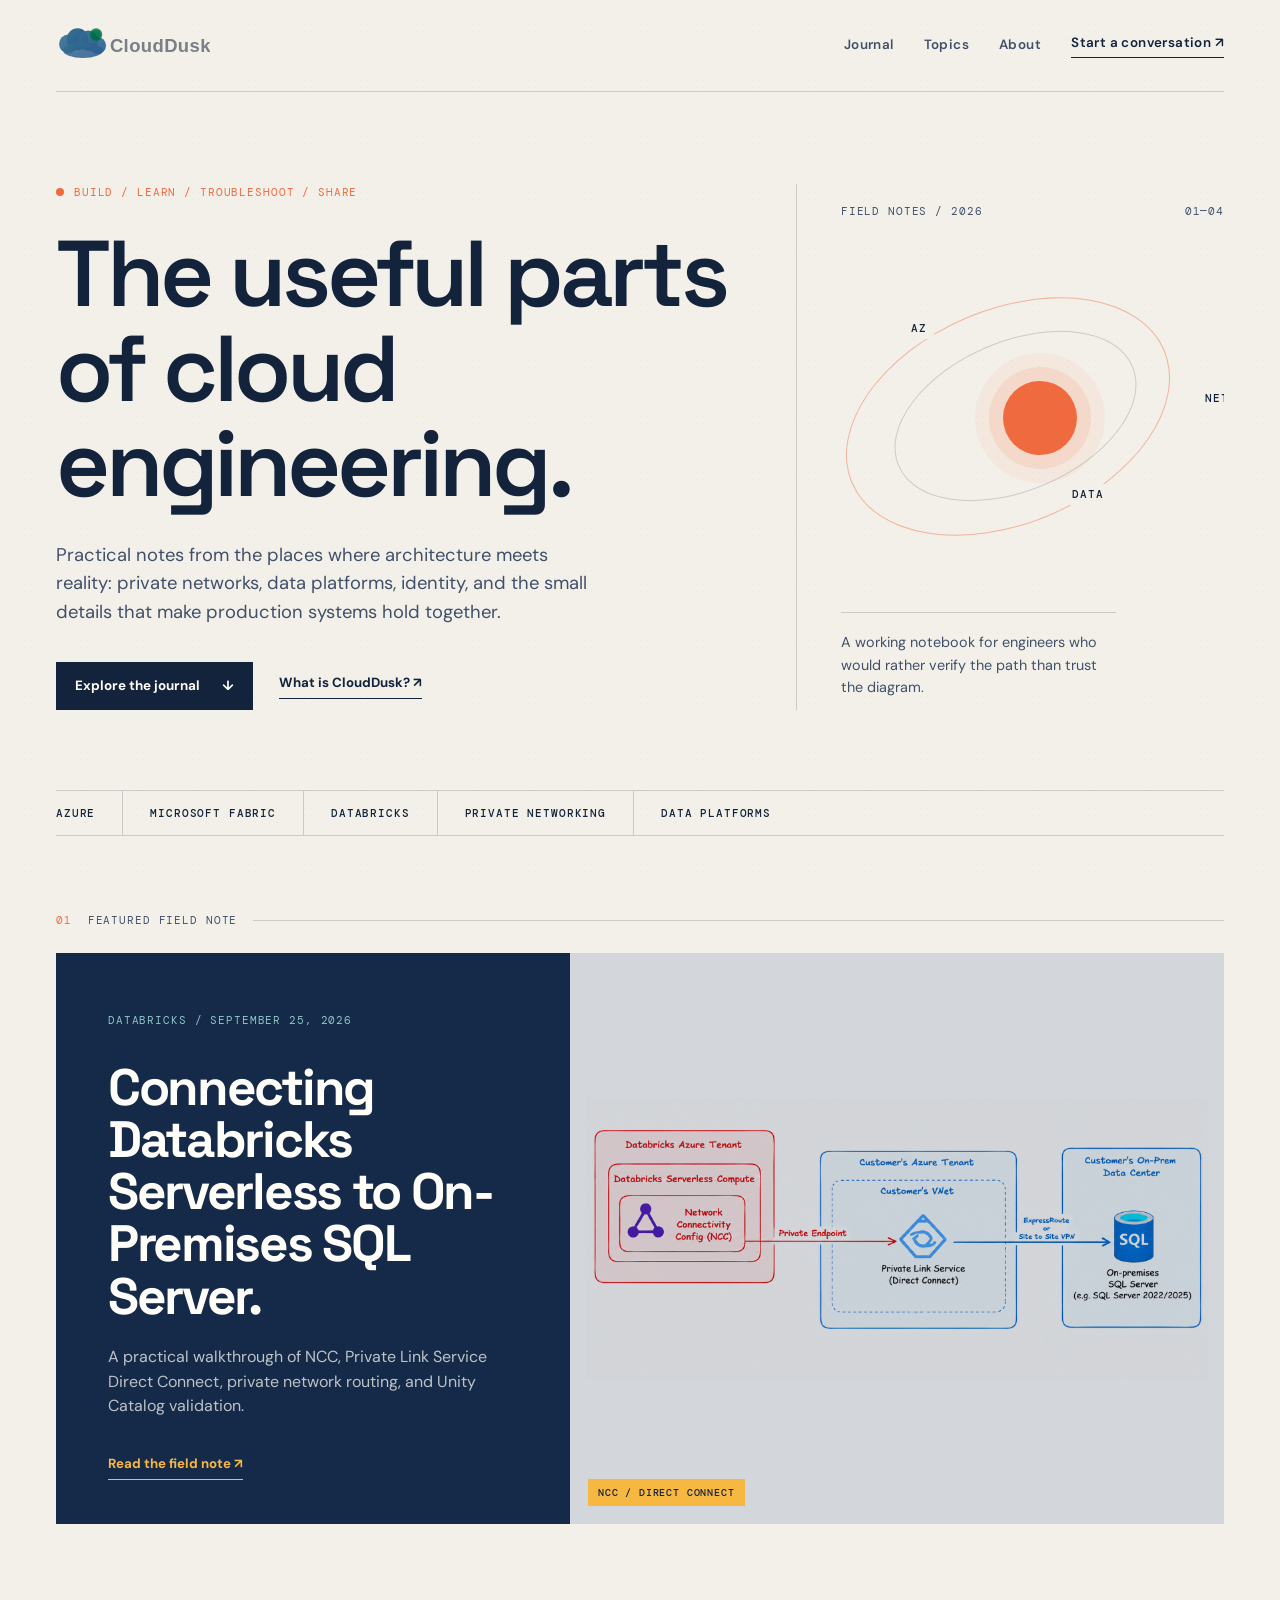
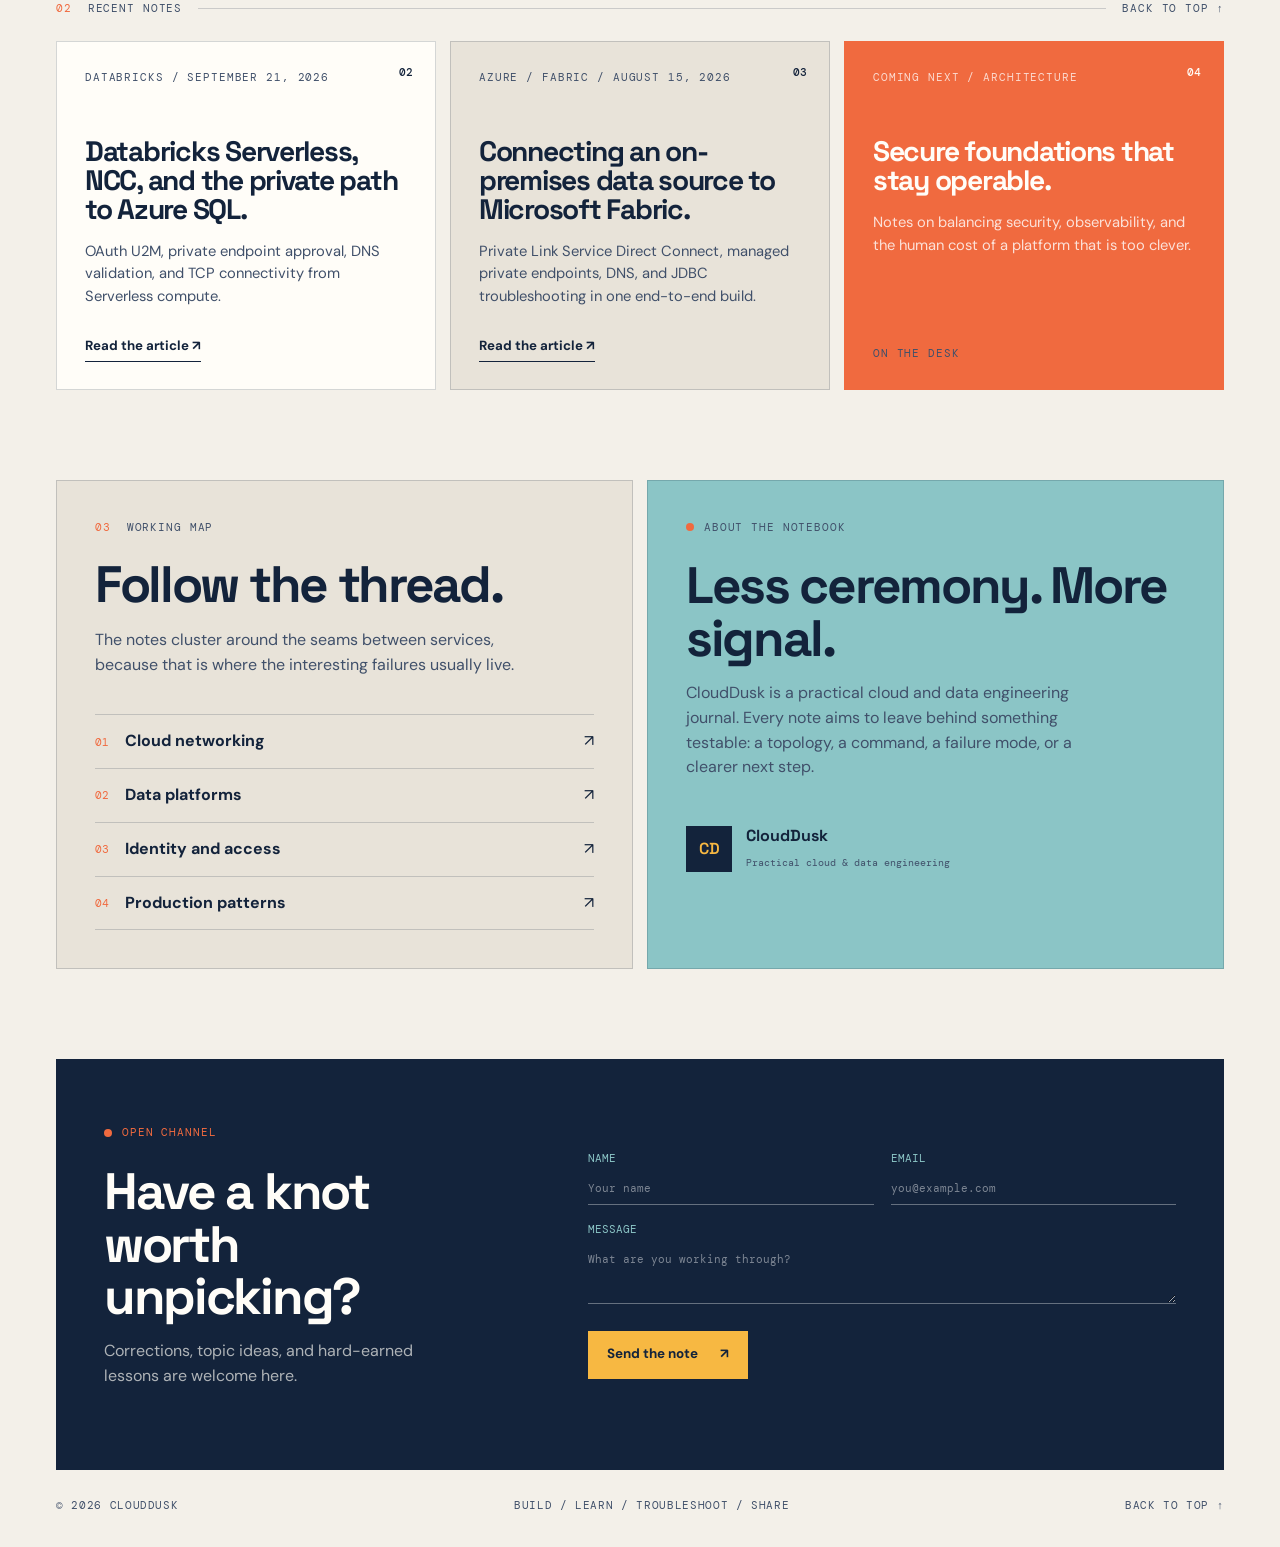
==== commit a6d2b427: "Publish Databricks Serverless on-prem connectivity article" ====
--- a/index.html
+++ b/index.html
@@ -41,20 +41,20 @@
           <div class="section-kicker"><span>01</span><span>Featured field note</span><span class="rule"></span></div>
           <div class="feature-layout">
             <div class="feature-copy">
-              <p class="post-meta">Databricks / September 21, 2026</p>
-              <h2 id="feature-title"><a href="posts/databricks-serverless-ncc.html">Databricks Serverless, NCC, and the private path to Azure SQL.</a></h2>
-              <p>A screenshot-driven lab report on OAuth U2M, private endpoint approval, DNS validation, and TCP connectivity from Serverless compute.</p>
-              <a class="arrow-link" href="posts/databricks-serverless-ncc.html">Read the field note <span aria-hidden="true">↗</span></a>
+              <p class="post-meta">Databricks / September 25, 2026</p>
+              <h2 id="feature-title"><a href="posts/databricks-serverless-onprem-connectivity.html">Connecting Databricks Serverless to On-Premises SQL Server.</a></h2>
+              <p>A practical walkthrough of NCC, Private Link Service Direct Connect, private network routing, and Unity Catalog validation.</p>
+              <a class="arrow-link" href="posts/databricks-serverless-onprem-connectivity.html">Read the field note <span aria-hidden="true">↗</span></a>
             </div>
-            <a class="feature-image" href="posts/databricks-serverless-ncc.html" aria-label="Read Databricks Serverless and NCC article"><img src="posts/assets/step-10.png" alt="Databricks NCC private endpoint showing established status" /><span class="image-label">NCC / ESTABLISHED</span></a>
+            <a class="feature-image" href="posts/databricks-serverless-onprem-connectivity.html" aria-label="Read Databricks Serverless on-premises connectivity article"><img src="posts/assets/databricks-onprem-architecture.png" alt="Architecture from Databricks Serverless through Private Link Service Direct Connect to on-premises SQL" style="object-fit:contain;background:#fff;padding:16px" /><span class="image-label">NCC / DIRECT CONNECT</span></a>
           </div>
         </section>
 
         <section class="journal-section" aria-labelledby="journal-title">
           <div class="section-kicker"><span>02</span><span id="journal-title">Recent notes</span><span class="rule"></span><a href="#top">Back to top ↑</a></div>
           <div class="journal-grid">
-            <article class="journal-card journal-card-featured"><div class="card-number">02</div><p class="post-meta">Azure / Fabric / August 15, 2026</p><h3><a href="posts/2026-08-15-fabric-private-link.html">Connecting an on-premises data source to Microsoft Fabric.</a></h3><p>Private Link Service Direct Connect, managed private endpoints, DNS, and JDBC troubleshooting in one end-to-end build.</p><a class="arrow-link" href="posts/2026-08-15-fabric-private-link.html">Read the article <span aria-hidden="true">↗</span></a></article>
-            <article class="journal-card journal-card-muted"><div class="card-number">03</div><p class="post-meta">Coming next / Azure networking</p><h3>Network checks before the debugging spiral.</h3><p>A compact checklist for validating DNS, routes, firewalls, and private access before blaming the service.</p><span class="status-label">In the workshop</span></article>
+            <article class="journal-card journal-card-featured"><div class="card-number">02</div><p class="post-meta">Databricks / September 21, 2026</p><h3><a href="posts/databricks-serverless-ncc.html">Databricks Serverless, NCC, and the private path to Azure SQL.</a></h3><p>OAuth U2M, private endpoint approval, DNS validation, and TCP connectivity from Serverless compute.</p><a class="arrow-link" href="posts/databricks-serverless-ncc.html">Read the article <span aria-hidden="true">↗</span></a></article>
+            <article class="journal-card journal-card-muted"><div class="card-number">03</div><p class="post-meta">Azure / Fabric / August 15, 2026</p><h3><a href="posts/2026-08-15-fabric-private-link.html">Connecting an on-premises data source to Microsoft Fabric.</a></h3><p>Private Link Service Direct Connect, managed private endpoints, DNS, and JDBC troubleshooting in one end-to-end build.</p><a class="arrow-link" href="posts/2026-08-15-fabric-private-link.html">Read the article <span aria-hidden="true">↗</span></a></article>
             <article class="journal-card journal-card-dark"><div class="card-number">04</div><p class="post-meta">Coming next / Architecture</p><h3>Secure foundations that stay operable.</h3><p>Notes on balancing security, observability, and the human cost of a platform that is too clever.</p><span class="status-label">On the desk</span></article>
           </div>
         </section>
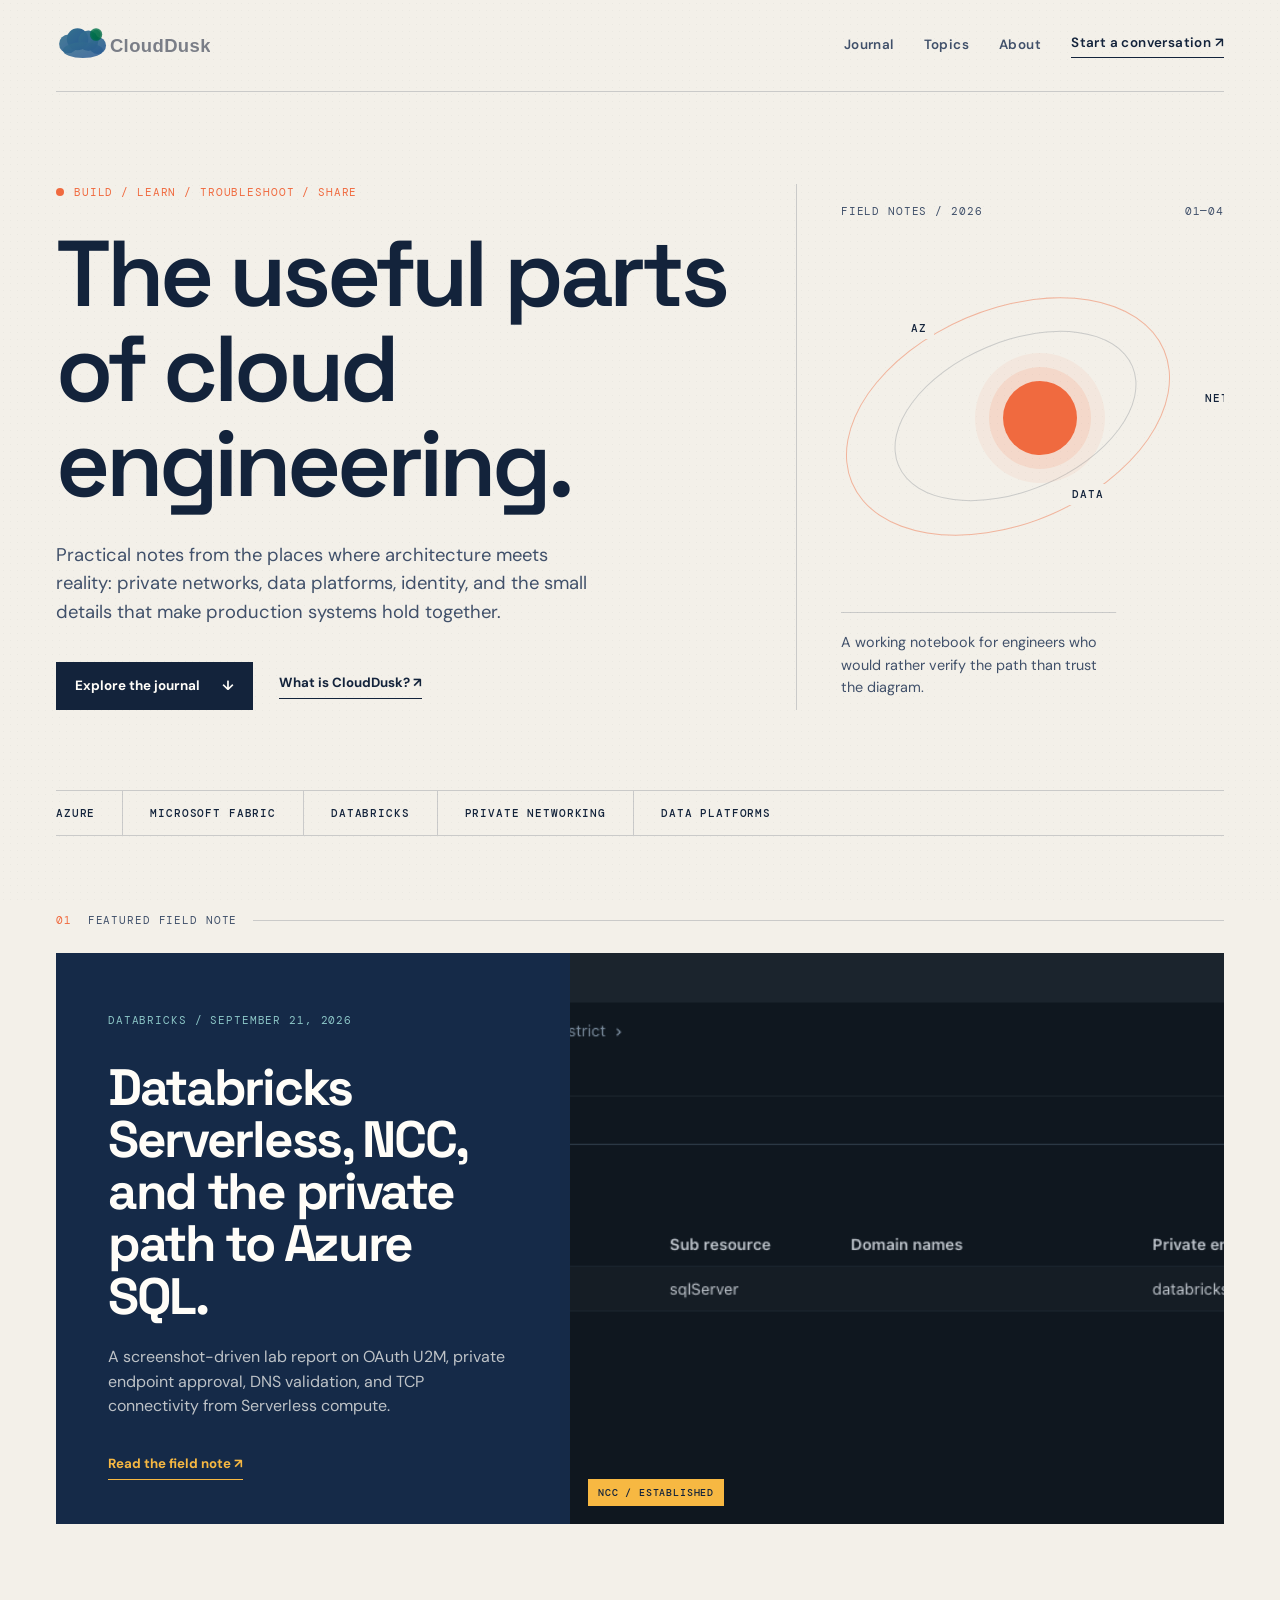
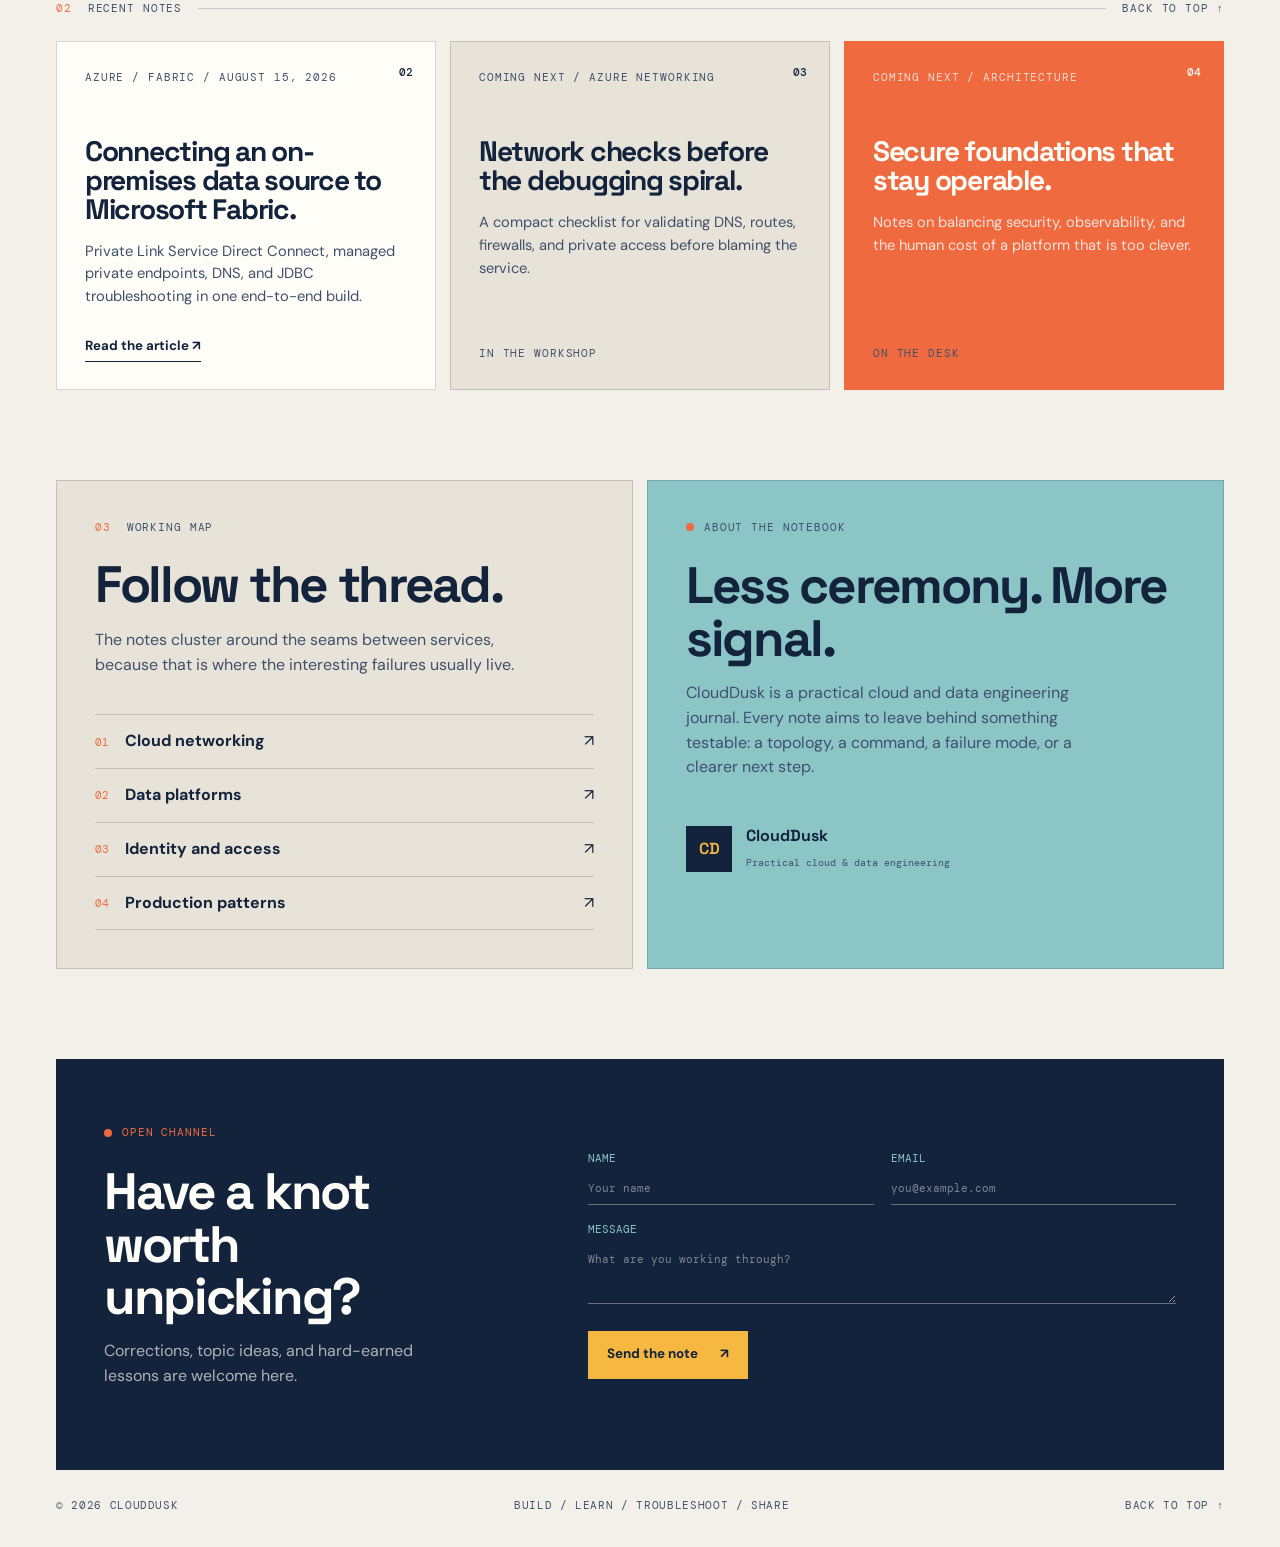
==== commit 32293109: "Restore homepage after article publication" ====
--- a/index.html
+++ b/index.html
@@ -41,20 +41,20 @@
           <div class="section-kicker"><span>01</span><span>Featured field note</span><span class="rule"></span></div>
           <div class="feature-layout">
             <div class="feature-copy">
-              <p class="post-meta">Databricks / September 25, 2026</p>
-              <h2 id="feature-title"><a href="posts/databricks-serverless-onprem-connectivity.html">Connecting Databricks Serverless to On-Premises SQL Server.</a></h2>
-              <p>A practical walkthrough of NCC, Private Link Service Direct Connect, private network routing, and Unity Catalog validation.</p>
-              <a class="arrow-link" href="posts/databricks-serverless-onprem-connectivity.html">Read the field note <span aria-hidden="true">↗</span></a>
+              <p class="post-meta">Databricks / September 21, 2026</p>
+              <h2 id="feature-title"><a href="posts/databricks-serverless-ncc.html">Databricks Serverless, NCC, and the private path to Azure SQL.</a></h2>
+              <p>A screenshot-driven lab report on OAuth U2M, private endpoint approval, DNS validation, and TCP connectivity from Serverless compute.</p>
+              <a class="arrow-link" href="posts/databricks-serverless-ncc.html">Read the field note <span aria-hidden="true">↗</span></a>
             </div>
-            <a class="feature-image" href="posts/databricks-serverless-onprem-connectivity.html" aria-label="Read Databricks Serverless on-premises connectivity article"><img src="posts/assets/databricks-onprem-architecture.png" alt="Architecture from Databricks Serverless through Private Link Service Direct Connect to on-premises SQL" style="object-fit:contain;background:#fff;padding:16px" /><span class="image-label">NCC / DIRECT CONNECT</span></a>
+            <a class="feature-image" href="posts/databricks-serverless-ncc.html" aria-label="Read Databricks Serverless and NCC article"><img src="posts/assets/step-10.png" alt="Databricks NCC private endpoint showing established status" /><span class="image-label">NCC / ESTABLISHED</span></a>
           </div>
         </section>
 
         <section class="journal-section" aria-labelledby="journal-title">
           <div class="section-kicker"><span>02</span><span id="journal-title">Recent notes</span><span class="rule"></span><a href="#top">Back to top ↑</a></div>
           <div class="journal-grid">
-            <article class="journal-card journal-card-featured"><div class="card-number">02</div><p class="post-meta">Databricks / September 21, 2026</p><h3><a href="posts/databricks-serverless-ncc.html">Databricks Serverless, NCC, and the private path to Azure SQL.</a></h3><p>OAuth U2M, private endpoint approval, DNS validation, and TCP connectivity from Serverless compute.</p><a class="arrow-link" href="posts/databricks-serverless-ncc.html">Read the article <span aria-hidden="true">↗</span></a></article>
-            <article class="journal-card journal-card-muted"><div class="card-number">03</div><p class="post-meta">Azure / Fabric / August 15, 2026</p><h3><a href="posts/2026-08-15-fabric-private-link.html">Connecting an on-premises data source to Microsoft Fabric.</a></h3><p>Private Link Service Direct Connect, managed private endpoints, DNS, and JDBC troubleshooting in one end-to-end build.</p><a class="arrow-link" href="posts/2026-08-15-fabric-private-link.html">Read the article <span aria-hidden="true">↗</span></a></article>
+            <article class="journal-card journal-card-featured"><div class="card-number">02</div><p class="post-meta">Azure / Fabric / August 15, 2026</p><h3><a href="posts/2026-08-15-fabric-private-link.html">Connecting an on-premises data source to Microsoft Fabric.</a></h3><p>Private Link Service Direct Connect, managed private endpoints, DNS, and JDBC troubleshooting in one end-to-end build.</p><a class="arrow-link" href="posts/2026-08-15-fabric-private-link.html">Read the article <span aria-hidden="true">↗</span></a></article>
+            <article class="journal-card journal-card-muted"><div class="card-number">03</div><p class="post-meta">Coming next / Azure networking</p><h3>Network checks before the debugging spiral.</h3><p>A compact checklist for validating DNS, routes, firewalls, and private access before blaming the service.</p><span class="status-label">In the workshop</span></article>
             <article class="journal-card journal-card-dark"><div class="card-number">04</div><p class="post-meta">Coming next / Architecture</p><h3>Secure foundations that stay operable.</h3><p>Notes on balancing security, observability, and the human cost of a platform that is too clever.</p><span class="status-label">On the desk</span></article>
           </div>
         </section>
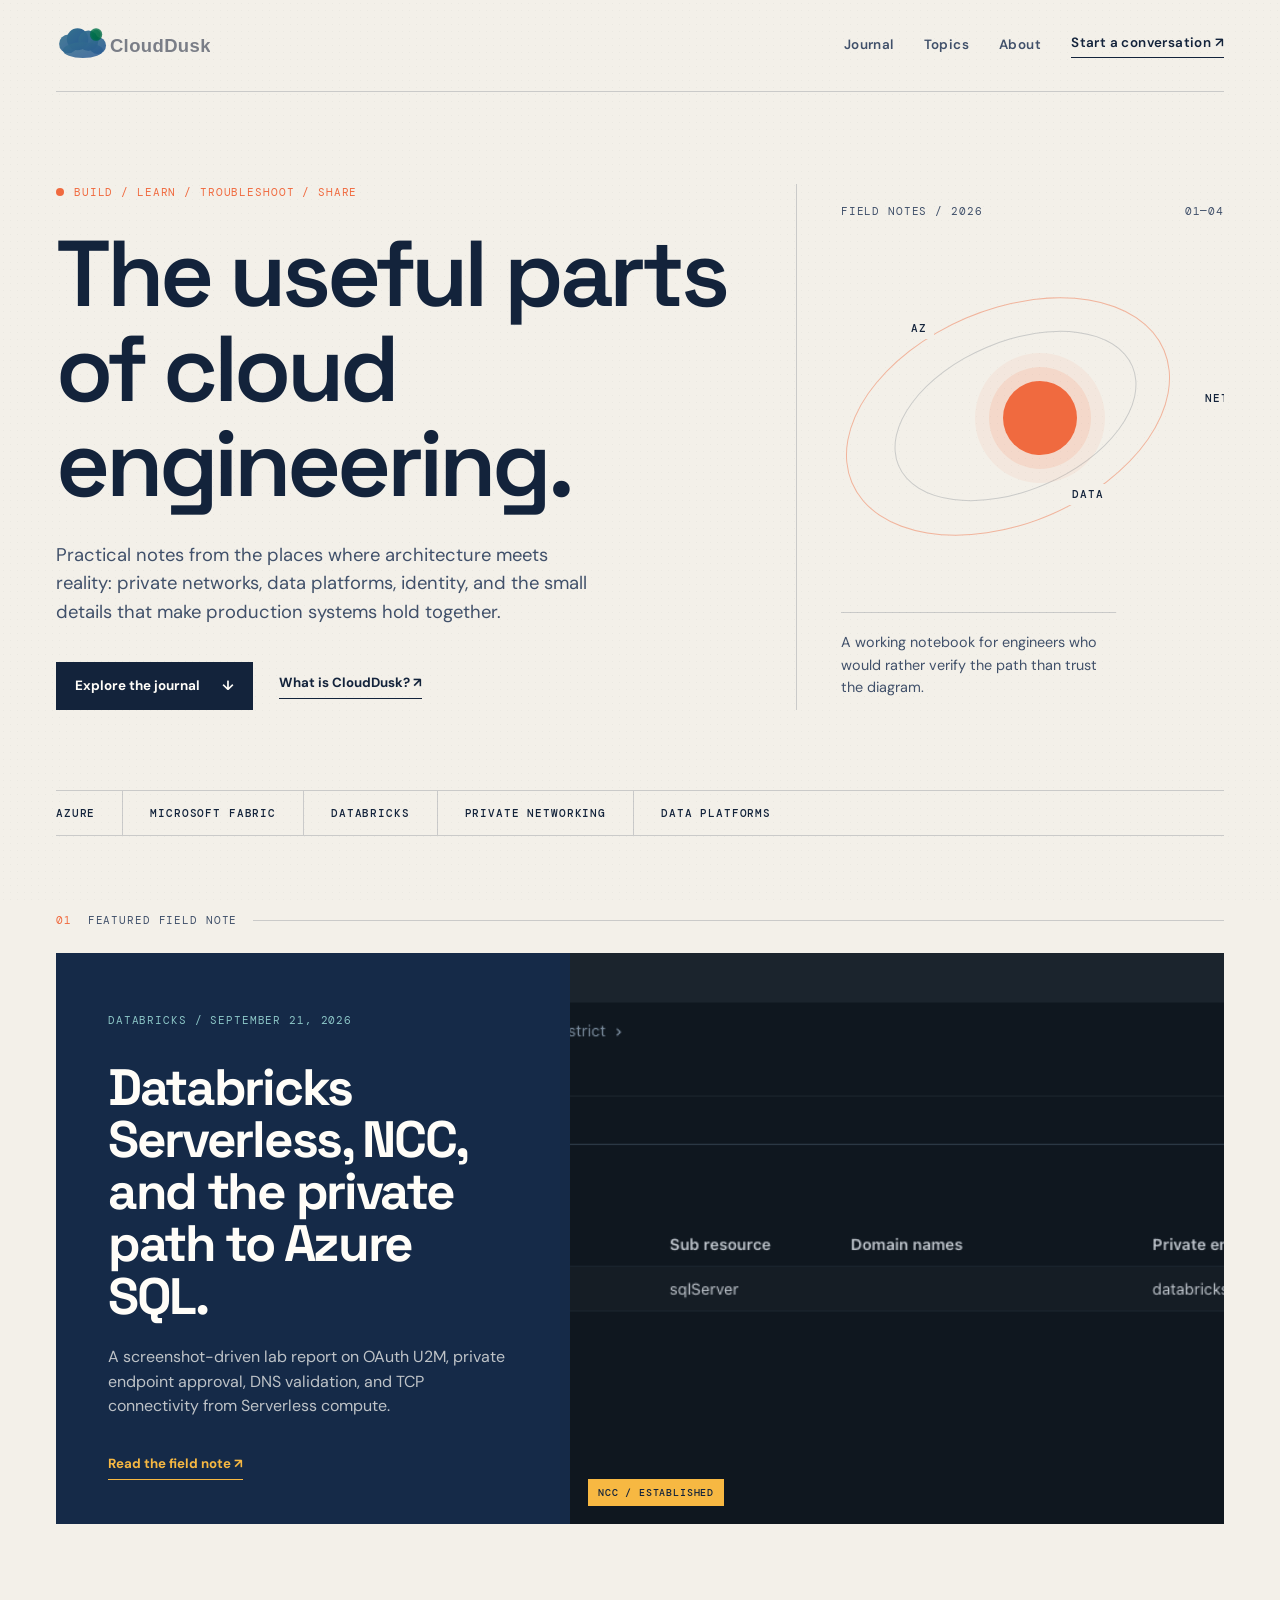
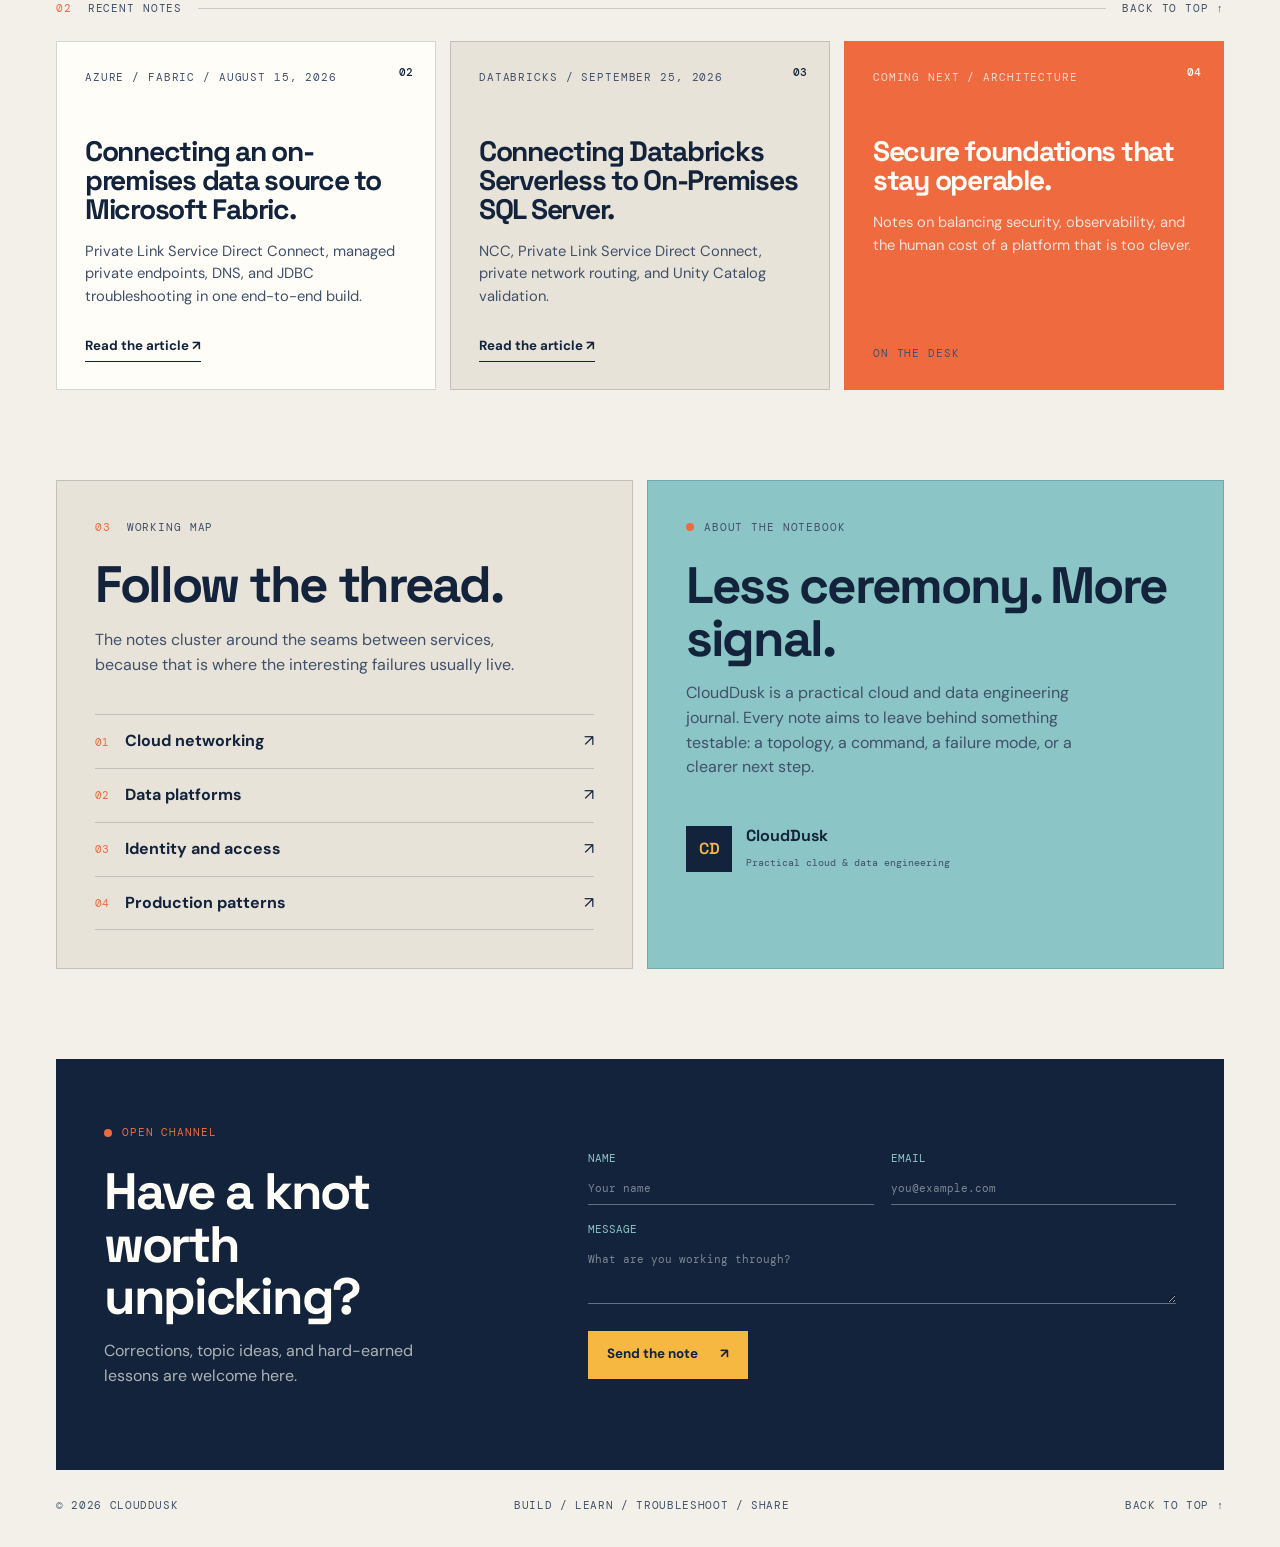
==== commit d7bf23fd: "List Databricks on-prem article on homepage" ====
--- a/index.html
+++ b/index.html
@@ -54,7 +54,7 @@
           <div class="section-kicker"><span>02</span><span id="journal-title">Recent notes</span><span class="rule"></span><a href="#top">Back to top ↑</a></div>
           <div class="journal-grid">
             <article class="journal-card journal-card-featured"><div class="card-number">02</div><p class="post-meta">Azure / Fabric / August 15, 2026</p><h3><a href="posts/2026-08-15-fabric-private-link.html">Connecting an on-premises data source to Microsoft Fabric.</a></h3><p>Private Link Service Direct Connect, managed private endpoints, DNS, and JDBC troubleshooting in one end-to-end build.</p><a class="arrow-link" href="posts/2026-08-15-fabric-private-link.html">Read the article <span aria-hidden="true">↗</span></a></article>
-            <article class="journal-card journal-card-muted"><div class="card-number">03</div><p class="post-meta">Coming next / Azure networking</p><h3>Network checks before the debugging spiral.</h3><p>A compact checklist for validating DNS, routes, firewalls, and private access before blaming the service.</p><span class="status-label">In the workshop</span></article>
+            <article class="journal-card journal-card-muted"><div class="card-number">03</div><p class="post-meta">Databricks / September 25, 2026</p><h3><a href="posts/databricks-serverless-onprem-connectivity.html">Connecting Databricks Serverless to On-Premises SQL Server.</a></h3><p>NCC, Private Link Service Direct Connect, private network routing, and Unity Catalog validation.</p><a class="arrow-link" href="posts/databricks-serverless-onprem-connectivity.html">Read the article <span aria-hidden="true">↗</span></a></article>
             <article class="journal-card journal-card-dark"><div class="card-number">04</div><p class="post-meta">Coming next / Architecture</p><h3>Secure foundations that stay operable.</h3><p>Notes on balancing security, observability, and the human cost of a platform that is too clever.</p><span class="status-label">On the desk</span></article>
           </div>
         </section>
